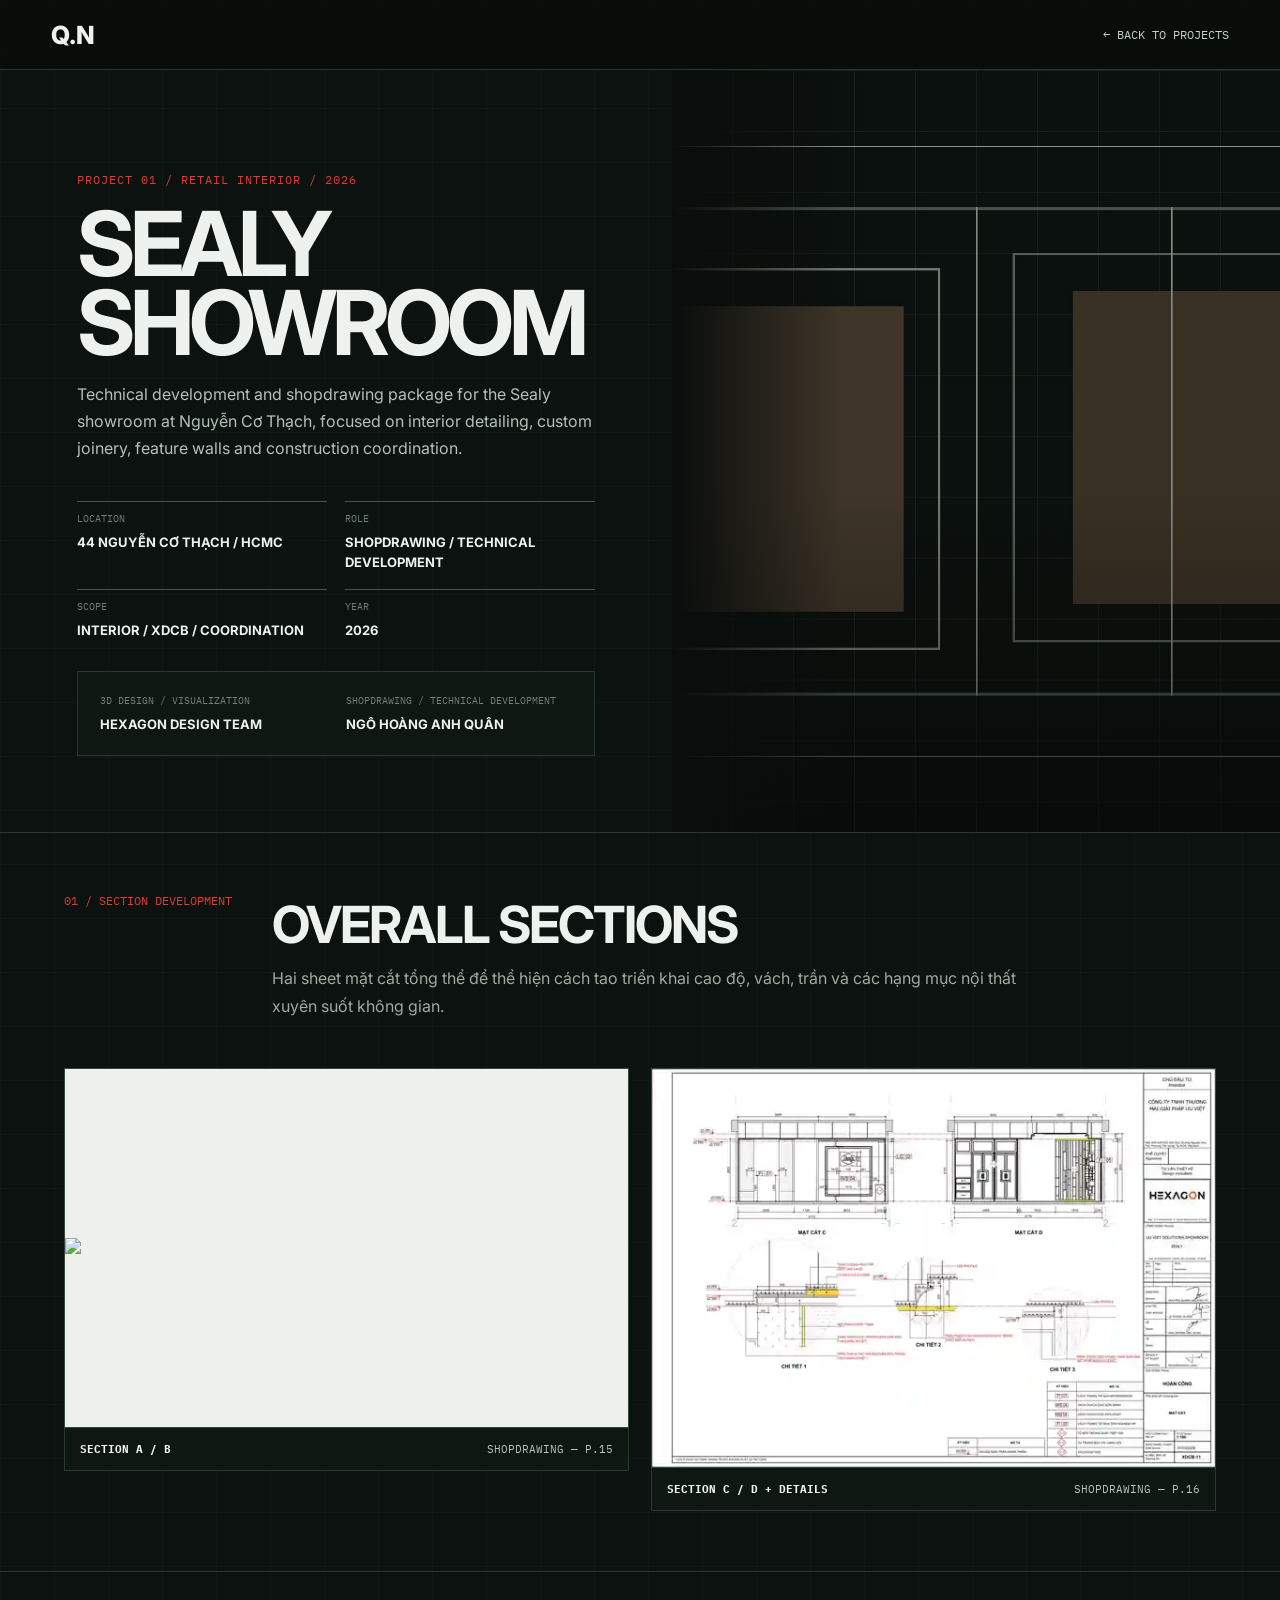
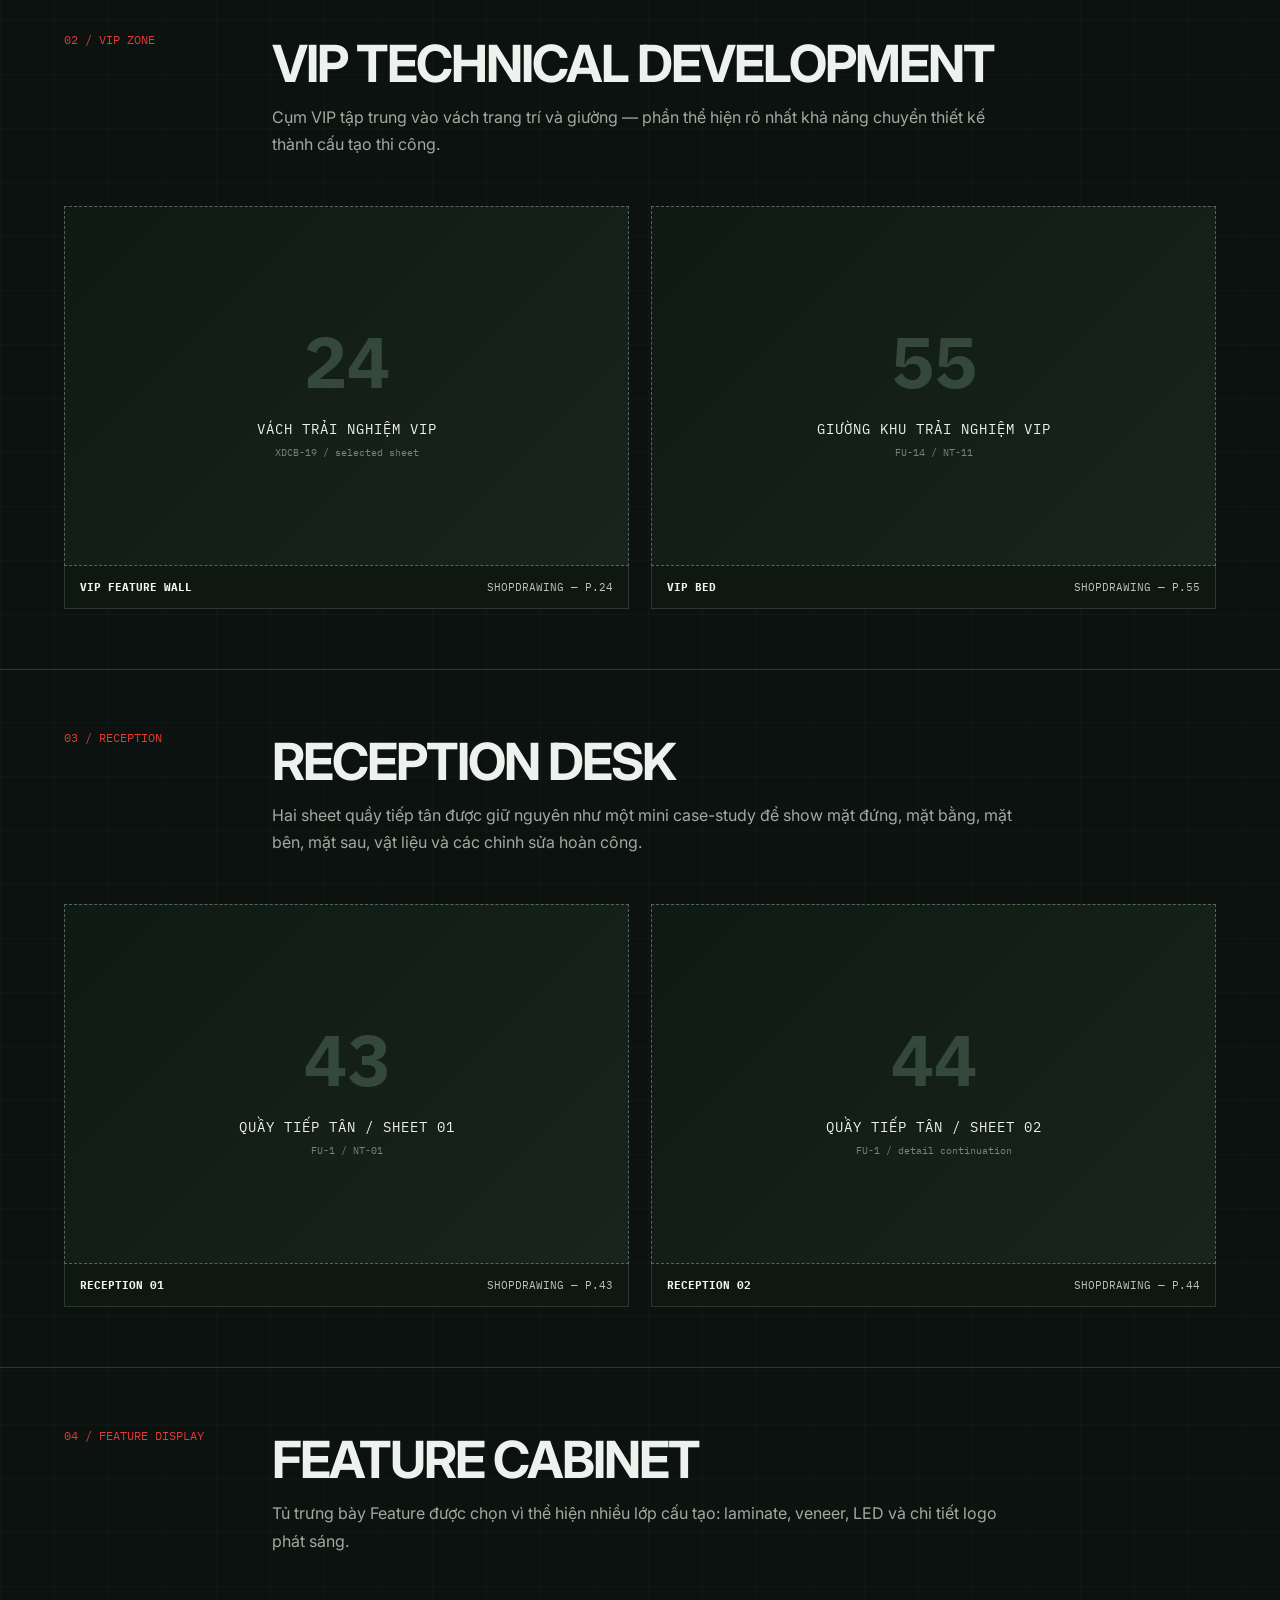
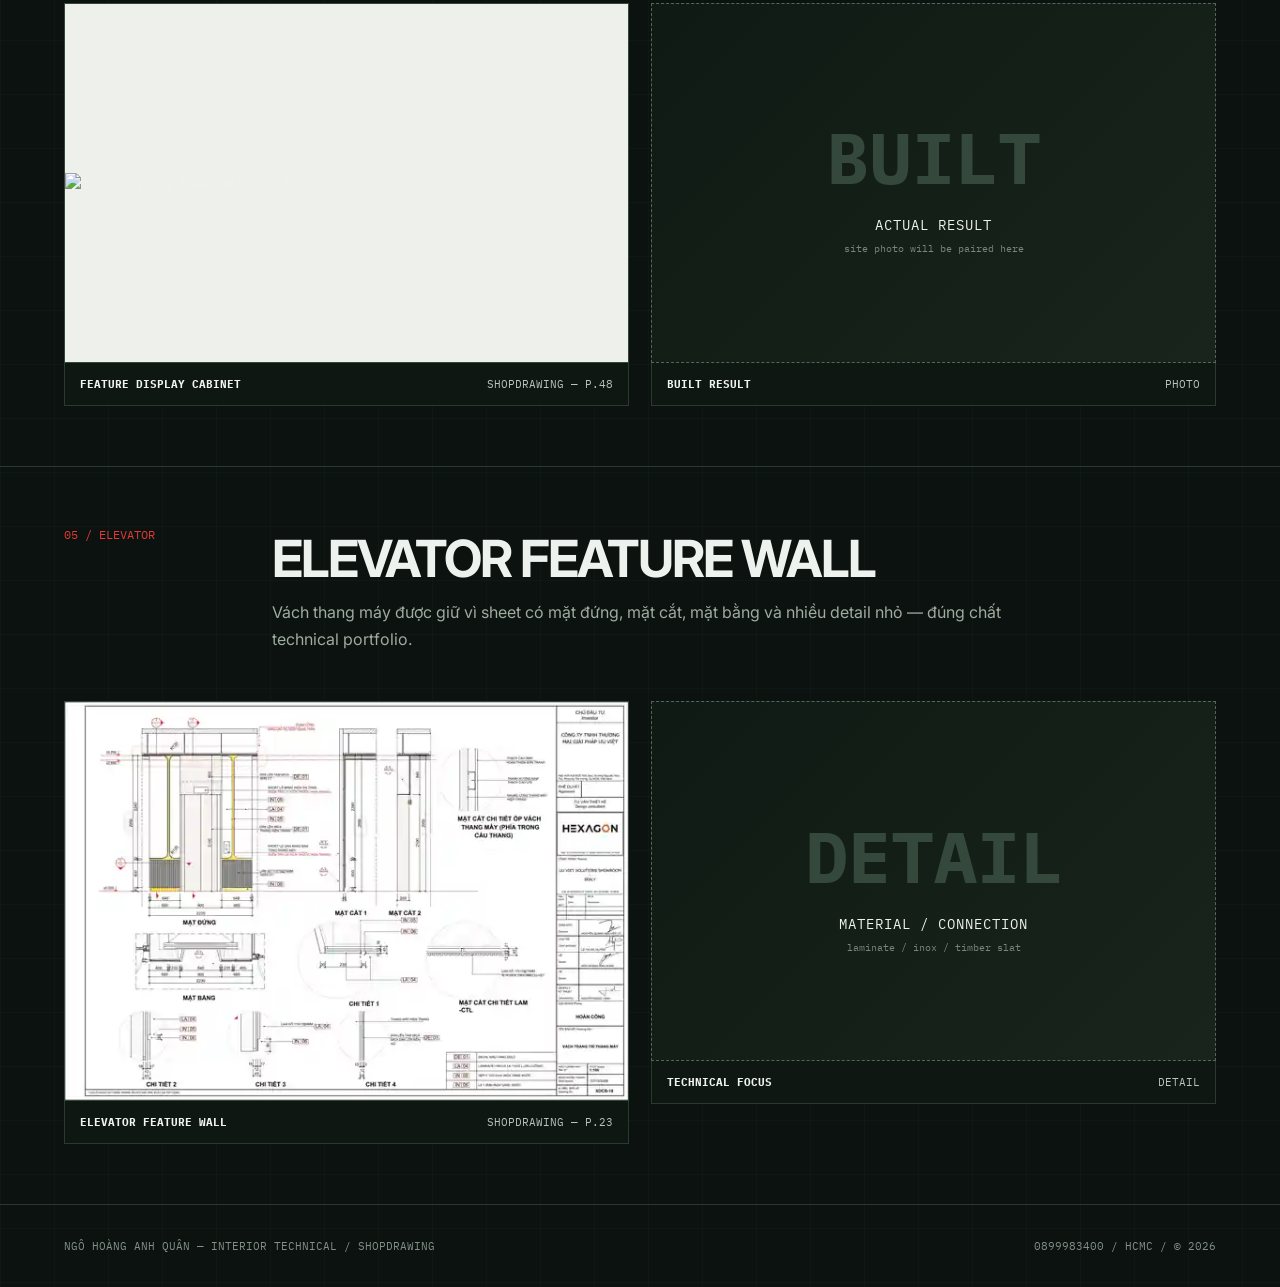
==== sealy.html @ cf6b49dc "Add Sealy Showroom project page" ====
<!doctype html>
<html lang="vi">
<head>
<meta charset="utf-8"><meta name="viewport" content="width=device-width,initial-scale=1">
<title>Sealy Showroom — Quân Ngô</title>
<link rel="preconnect" href="https://fonts.googleapis.com"><link rel="preconnect" href="https://fonts.gstatic.com" crossorigin>
<link href="https://fonts.googleapis.com/css2?family=IBM+Plex+Mono:wght@400;500;600&family=Inter:wght@400;500;600;700;800&display=swap" rel="stylesheet">
<style>
:root{--bg:#0b120f;--panel:#101a14;--panel2:#151f19;--text:#eef2ee;--muted:#95a199;--line:#28392f;--red:#e43a35;--green:#78917c}*{box-sizing:border-box}html{scroll-behavior:smooth}body{margin:0;background:var(--bg);color:var(--text);font-family:Inter,system-ui,sans-serif;background-image:linear-gradient(rgba(90,120,96,.055) 1px,transparent 1px),linear-gradient(90deg,rgba(90,120,96,.055) 1px,transparent 1px);background-size:54px 54px}a{color:inherit;text-decoration:none}.mono{font-family:'IBM Plex Mono',monospace}.top{height:70px;padding:0 4vw;display:flex;align-items:center;justify-content:space-between;border-bottom:1px solid var(--line);position:sticky;top:0;background:rgba(8,14,11,.9);backdrop-filter:blur(12px);z-index:10}.brand{font-weight:800;font-size:25px}.back{font:12px 'IBM Plex Mono';color:#c7d0ca}.back:hover{color:var(--red)}.hero{min-height:62vh;display:grid;grid-template-columns:1.05fr .95fr;border-bottom:1px solid var(--line)}.hero-copy{padding:8vw 6vw 6vw}.kicker{font:12px 'IBM Plex Mono';color:var(--red);letter-spacing:1px}.hero h1{font-size:clamp(54px,7vw,110px);line-height:.88;letter-spacing:-5px;margin:18px 0}.lead{max-width:650px;color:#b5c0b8;line-height:1.7}.meta{margin-top:38px;display:grid;grid-template-columns:repeat(2,minmax(0,1fr));gap:18px;max-width:700px}.meta div{border-top:1px solid #43564a;padding-top:10px}.meta small{display:block;font:10px 'IBM Plex Mono';color:#708078;margin-bottom:6px}.meta strong{font-size:13px}.hero-img{min-height:430px;background:url('assets/project-01.jpg') center/cover no-repeat;position:relative;filter:saturate(.7) brightness(.72)}.hero-img:after{content:'';position:absolute;inset:0;background:linear-gradient(90deg,var(--bg),transparent 28%),linear-gradient(0deg,rgba(5,9,7,.55),transparent 45%)}.section{padding:60px 5vw;border-bottom:1px solid var(--line)}.section-head{display:grid;grid-template-columns:180px 1fr;gap:28px;margin-bottom:32px}.section-no{font:12px 'IBM Plex Mono';color:var(--red)}.section h2{margin:0;font-size:clamp(28px,4vw,52px);letter-spacing:-2px}.section-intro{max-width:750px;color:#9fab9f;line-height:1.7;margin-top:10px}.grid2{display:grid;grid-template-columns:1fr 1fr;gap:22px}.sheet{background:#eef0ec;border:1px solid #35483c;position:relative;overflow:hidden;min-height:360px;display:flex;align-items:center;justify-content:center}.sheet img{width:100%;height:auto;display:block;cursor:zoom-in}.caption{background:#0e1712;border:1px solid #293a31;border-top:0;padding:14px 15px;display:flex;justify-content:space-between;gap:20px;font:11px 'IBM Plex Mono';color:#b9c4bd}.caption b{color:#f0f3ef}.card{min-width:0}.placeholder{min-height:360px;background:linear-gradient(135deg,#101a14,#18241c);border:1px dashed #52665a;display:flex;flex-direction:column;align-items:center;justify-content:center;text-align:center;padding:30px}.placeholder .pg{font:700 72px 'IBM Plex Mono';color:#34483b}.placeholder strong{font:14px 'IBM Plex Mono';letter-spacing:1px;margin-top:12px}.placeholder span{font:10px 'IBM Plex Mono';color:#77857b;margin-top:8px}.credit{display:grid;grid-template-columns:1fr 1fr;gap:20px;margin-top:32px;padding:22px;border:1px solid var(--line);background:#0e1712}.credit small{display:block;font:10px 'IBM Plex Mono';color:#718078;margin-bottom:6px}.credit strong{font-size:13px}.footer{padding:34px 5vw;display:flex;justify-content:space-between;gap:20px;font:11px 'IBM Plex Mono';color:#839087}.zoom{position:fixed;inset:0;background:rgba(0,0,0,.92);z-index:99;display:none;align-items:center;justify-content:center;padding:3vw}.zoom.open{display:flex}.zoom img{max-width:95vw;max-height:94vh;object-fit:contain;background:white}.zoom button{position:absolute;right:24px;top:20px;border:1px solid #67756c;background:#0c120f;color:white;padding:10px 14px;cursor:pointer}@media(max-width:800px){.hero{grid-template-columns:1fr}.hero-img{min-height:48vh;order:-1}.hero-copy{padding:55px 6vw}.hero h1{letter-spacing:-3px}.meta{grid-template-columns:1fr}.section{padding:42px 5vw}.section-head{grid-template-columns:1fr;gap:8px}.grid2{grid-template-columns:1fr}.credit{grid-template-columns:1fr}.sheet,.placeholder{min-height:260px}.footer{flex-direction:column}}
</style>
</head>
<body>
<header class="top"><a class="brand" href="index.html">Q.N</a><a class="back" href="index.html#projects">← BACK TO PROJECTS</a></header>
<section class="hero">
<div class="hero-copy"><div class="kicker">PROJECT 01 / RETAIL INTERIOR / 2026</div><h1>SEALY<br>SHOWROOM</h1><p class="lead">Technical development and shopdrawing package for the Sealy showroom at Nguyễn Cơ Thạch, focused on interior detailing, custom joinery, feature walls and construction coordination.</p><div class="meta"><div><small>LOCATION</small><strong>44 NGUYỄN CƠ THẠCH / HCMC</strong></div><div><small>ROLE</small><strong>SHOPDRAWING / TECHNICAL DEVELOPMENT</strong></div><div><small>SCOPE</small><strong>INTERIOR / XDCB / COORDINATION</strong></div><div><small>YEAR</small><strong>2026</strong></div></div><div class="credit"><div><small>3D DESIGN / VISUALIZATION</small><strong>HEXAGON DESIGN TEAM</strong></div><div><small>SHOPDRAWING / TECHNICAL DEVELOPMENT</small><strong>NGÔ HOÀNG ANH QUÂN</strong></div></div></div>
<div class="hero-img" aria-label="Sealy showroom project cover"></div>
</section>
<section class="section"><div class="section-head"><div class="section-no">01 / SECTION DEVELOPMENT</div><div><h2>OVERALL SECTIONS</h2><p class="section-intro">Hai sheet mặt cắt tổng thể để thể hiện cách tao triển khai cao độ, vách, trần và các hạng mục nội thất xuyên suốt không gian.</p></div></div><div class="grid2">
<div class="card"><div class="sheet"><img data-asset="sectionA" alt="Mặt cắt tổng thể trang 15"></div><div class="caption"><b>SECTION A / B</b><span>SHOPDRAWING — P.15</span></div></div>
<div class="card"><div class="sheet"><img data-asset="sectionB" alt="Mặt cắt tổng thể trang 16"></div><div class="caption"><b>SECTION C / D + DETAILS</b><span>SHOPDRAWING — P.16</span></div></div>
</div></section>
<section class="section"><div class="section-head"><div class="section-no">02 / VIP ZONE</div><div><h2>VIP TECHNICAL DEVELOPMENT</h2><p class="section-intro">Cụm VIP tập trung vào vách trang trí và giường — phần thể hiện rõ nhất khả năng chuyển thiết kế thành cấu tạo thi công.</p></div></div><div class="grid2">
<div class="card"><div class="placeholder"><div class="pg">24</div><strong>VÁCH TRẢI NGHIỆM VIP</strong><span>XDCB-19 / selected sheet</span></div><div class="caption"><b>VIP FEATURE WALL</b><span>SHOPDRAWING — P.24</span></div></div>
<div class="card"><div class="placeholder"><div class="pg">55</div><strong>GIƯỜNG KHU TRẢI NGHIỆM VIP</strong><span>FU-14 / NT-11</span></div><div class="caption"><b>VIP BED</b><span>SHOPDRAWING — P.55</span></div></div>
</div></section>
<section class="section"><div class="section-head"><div class="section-no">03 / RECEPTION</div><div><h2>RECEPTION DESK</h2><p class="section-intro">Hai sheet quầy tiếp tân được giữ nguyên như một mini case-study để show mặt đứng, mặt bằng, mặt bên, mặt sau, vật liệu và các chỉnh sửa hoàn công.</p></div></div><div class="grid2">
<div class="card"><div class="placeholder"><div class="pg">43</div><strong>QUẦY TIẾP TÂN / SHEET 01</strong><span>FU-1 / NT-01</span></div><div class="caption"><b>RECEPTION 01</b><span>SHOPDRAWING — P.43</span></div></div>
<div class="card"><div class="placeholder"><div class="pg">44</div><strong>QUẦY TIẾP TÂN / SHEET 02</strong><span>FU-1 / detail continuation</span></div><div class="caption"><b>RECEPTION 02</b><span>SHOPDRAWING — P.44</span></div></div>
</div></section>
<section class="section"><div class="section-head"><div class="section-no">04 / FEATURE DISPLAY</div><div><h2>FEATURE CABINET</h2><p class="section-intro">Tủ trưng bày Feature được chọn vì thể hiện nhiều lớp cấu tạo: laminate, veneer, LED và chi tiết logo phát sáng.</p></div></div><div class="grid2">
<div class="card"><div class="sheet"><img data-asset="featureDrawing" alt="Tủ trưng bày Feature trang 48"></div><div class="caption"><b>FEATURE DISPLAY CABINET</b><span>SHOPDRAWING — P.48</span></div></div>
<div class="card"><div class="placeholder"><div class="pg">BUILT</div><strong>ACTUAL RESULT</strong><span>site photo will be paired here</span></div><div class="caption"><b>BUILT RESULT</b><span>PHOTO</span></div></div>
</div></section>
<section class="section"><div class="section-head"><div class="section-no">05 / ELEVATOR</div><div><h2>ELEVATOR FEATURE WALL</h2><p class="section-intro">Vách thang máy được giữ vì sheet có mặt đứng, mặt cắt, mặt bằng và nhiều detail nhỏ — đúng chất technical portfolio.</p></div></div><div class="grid2">
<div class="card"><div class="sheet"><img data-asset="elevator" alt="Vách thang máy trang 23"></div><div class="caption"><b>ELEVATOR FEATURE WALL</b><span>SHOPDRAWING — P.23</span></div></div>
<div class="card"><div class="placeholder"><div class="pg">DETAIL</div><strong>MATERIAL / CONNECTION</strong><span>laminate / inox / timber slat</span></div><div class="caption"><b>TECHNICAL FOCUS</b><span>DETAIL</span></div></div>
</div></section>
<footer class="footer"><span>NGÔ HOÀNG ANH QUÂN — INTERIOR TECHNICAL / SHOPDRAWING</span><span>0899983400 / HCMC / © 2026</span></footer>
<div class="zoom" id="zoom"><button>CLOSE ×</button><img alt="Zoom drawing"></div>
<script src="assets/sealy/sealy-pack-2.js"></script><script src="assets/sealy/sectionB.js"></script><script src="assets/sealy/sealy-pack-4.js"></script><script src="assets/sealy/elevator.js"></script>
<script>
window.addEventListener('DOMContentLoaded',()=>{document.querySelectorAll('img[data-asset]').forEach(img=>{const s=window.SEALY_ASSETS&&window.SEALY_ASSETS[img.dataset.asset];if(s)img.src=s;img.addEventListener('click',()=>{if(!img.src)return;const z=document.getElementById('zoom');z.querySelector('img').src=img.src;z.classList.add('open')})});const z=document.getElementById('zoom');z.addEventListener('click',e=>{if(e.target===z||e.target.tagName==='BUTTON')z.classList.remove('open')})});
</script>
</body></html>
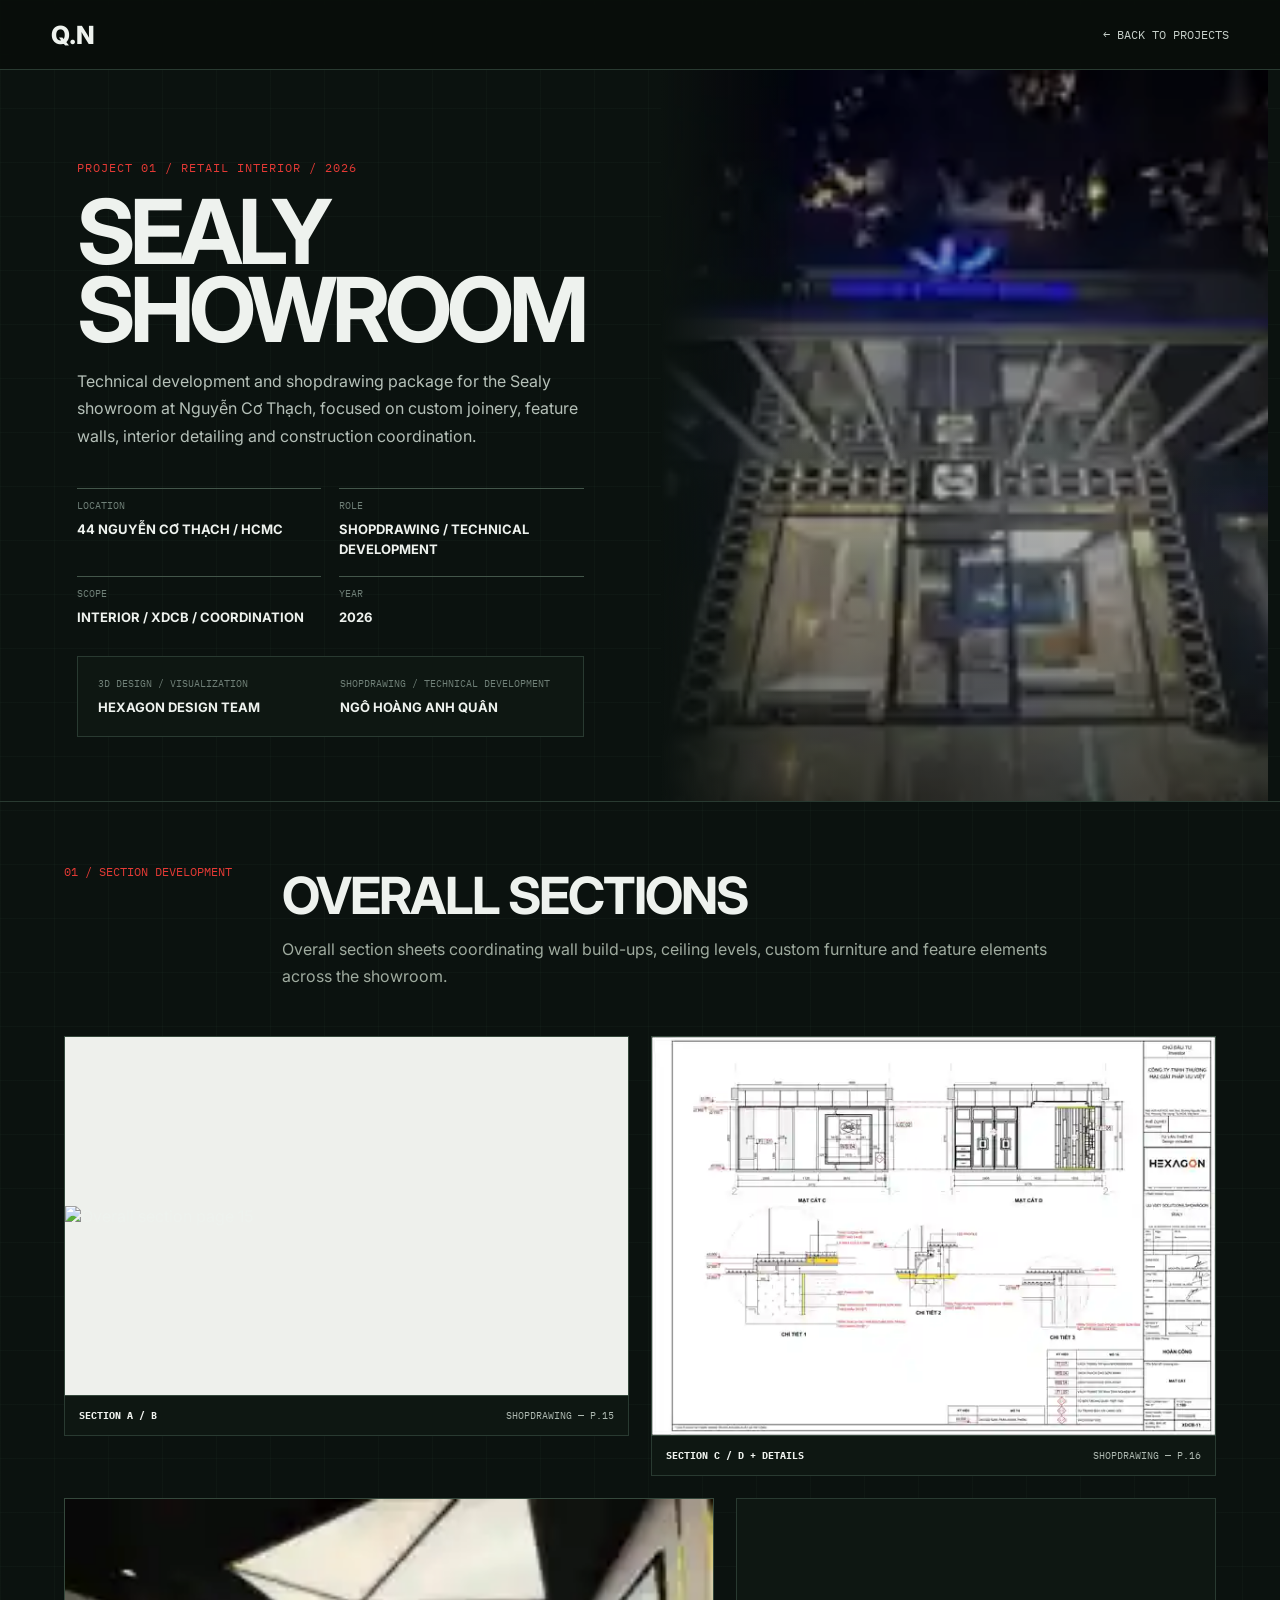
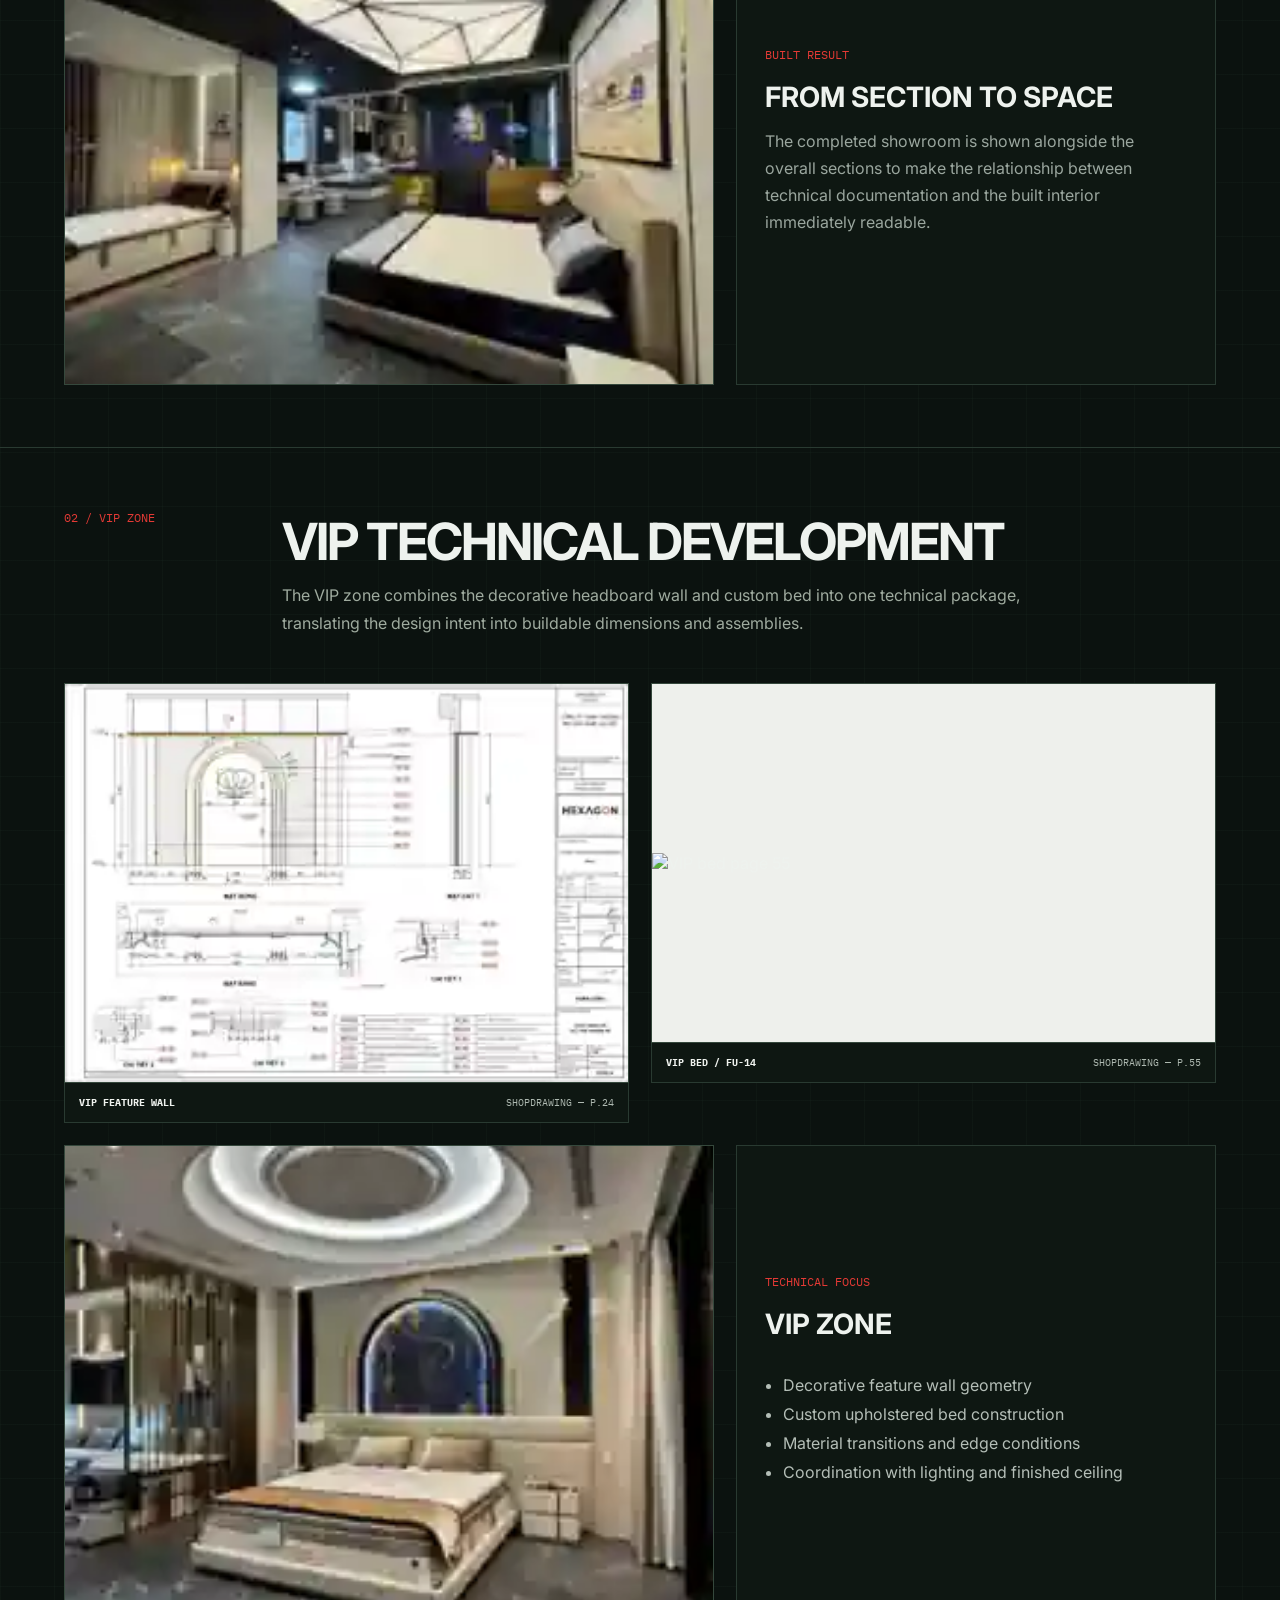
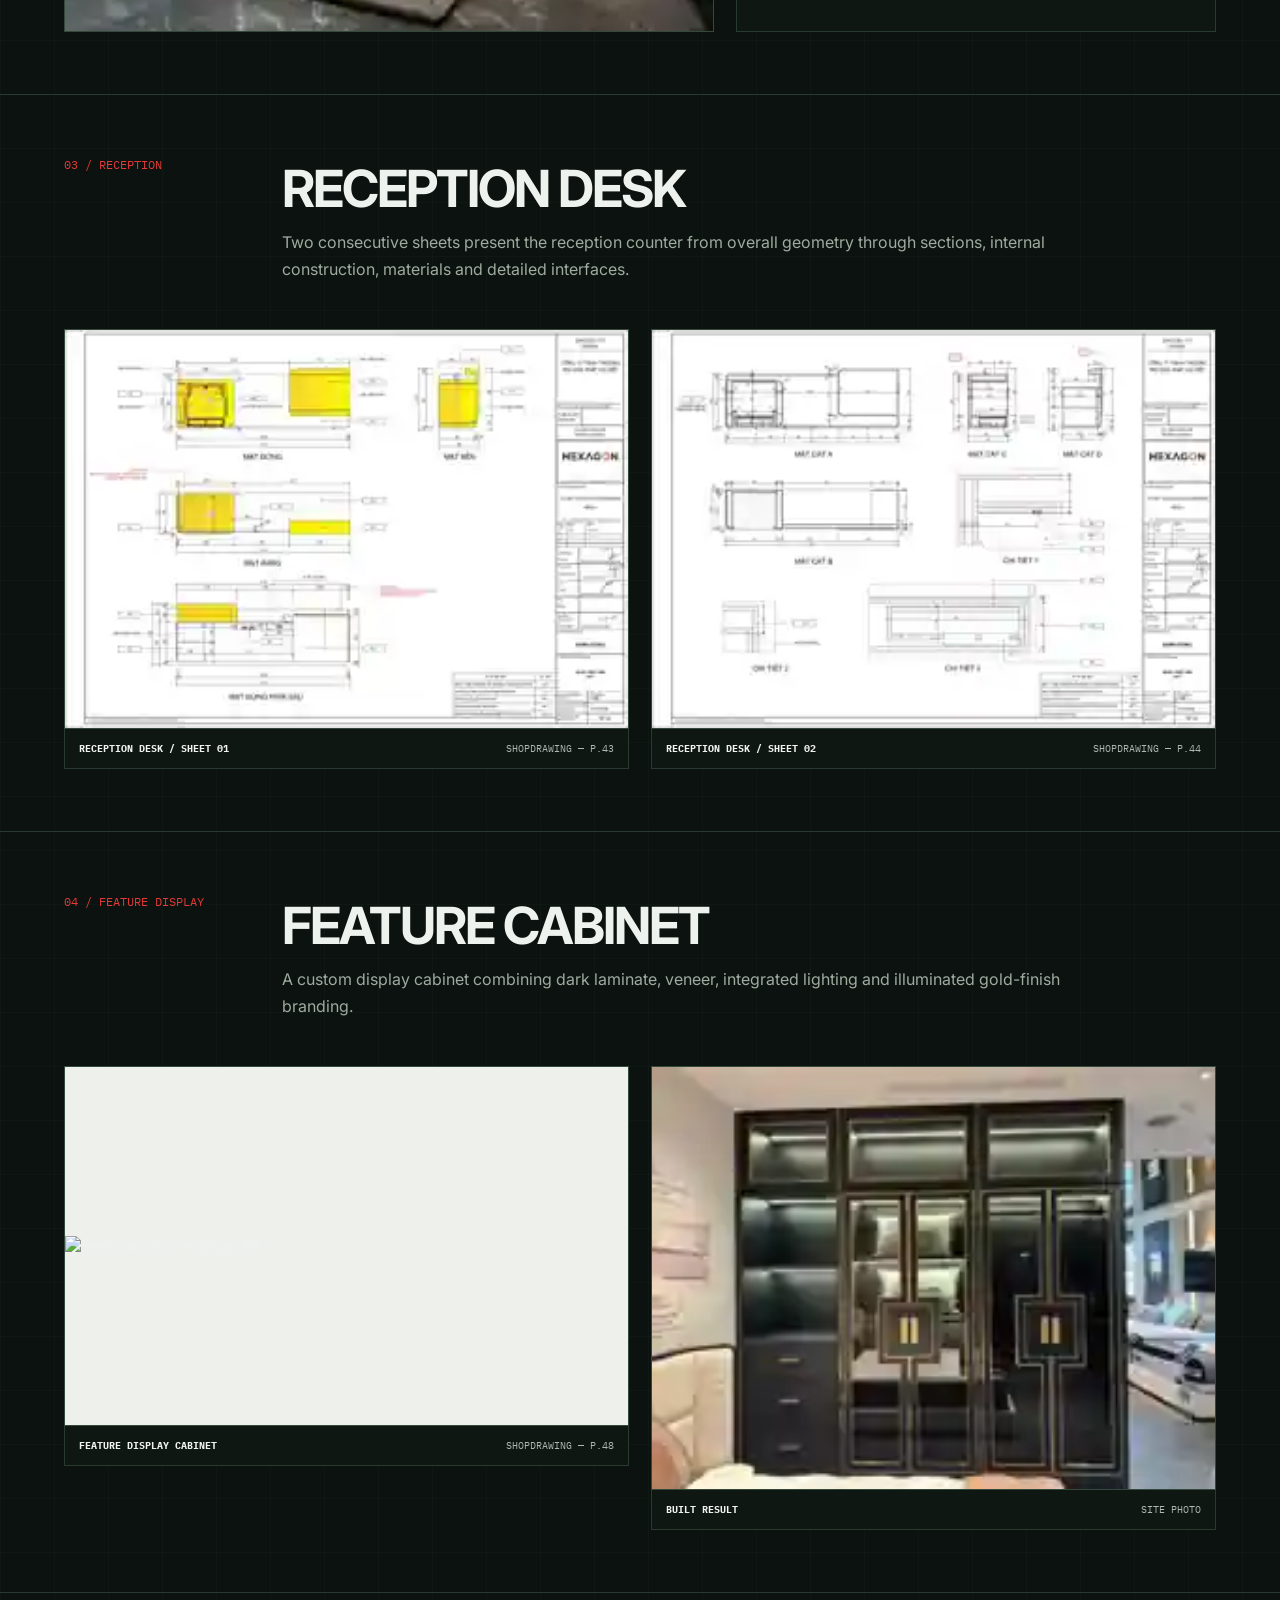
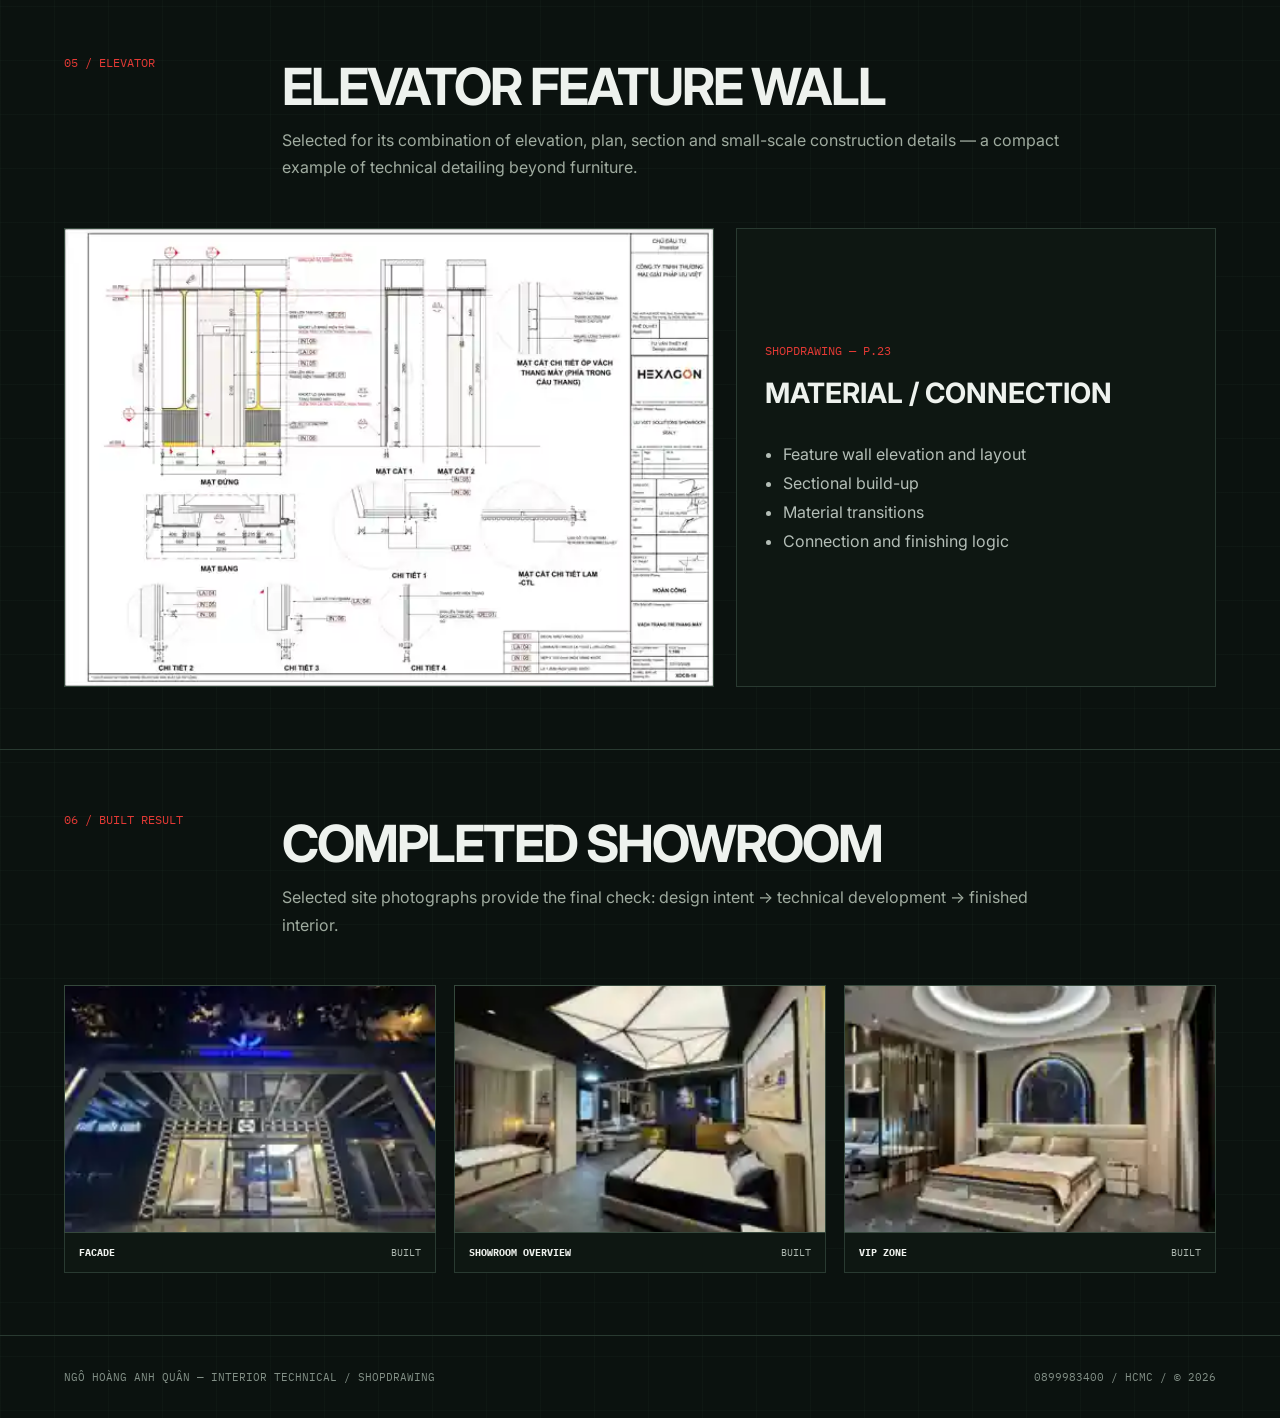
==== commit dd828122: "Complete Sealy case study with selected drawings and built photos" ====
--- a/sealy.html
+++ b/sealy.html
@@ -6,39 +6,47 @@
 <link rel="preconnect" href="https://fonts.googleapis.com"><link rel="preconnect" href="https://fonts.gstatic.com" crossorigin>
 <link href="https://fonts.googleapis.com/css2?family=IBM+Plex+Mono:wght@400;500;600&family=Inter:wght@400;500;600;700;800&display=swap" rel="stylesheet">
 <style>
-:root{--bg:#0b120f;--panel:#101a14;--panel2:#151f19;--text:#eef2ee;--muted:#95a199;--line:#28392f;--red:#e43a35;--green:#78917c}*{box-sizing:border-box}html{scroll-behavior:smooth}body{margin:0;background:var(--bg);color:var(--text);font-family:Inter,system-ui,sans-serif;background-image:linear-gradient(rgba(90,120,96,.055) 1px,transparent 1px),linear-gradient(90deg,rgba(90,120,96,.055) 1px,transparent 1px);background-size:54px 54px}a{color:inherit;text-decoration:none}.mono{font-family:'IBM Plex Mono',monospace}.top{height:70px;padding:0 4vw;display:flex;align-items:center;justify-content:space-between;border-bottom:1px solid var(--line);position:sticky;top:0;background:rgba(8,14,11,.9);backdrop-filter:blur(12px);z-index:10}.brand{font-weight:800;font-size:25px}.back{font:12px 'IBM Plex Mono';color:#c7d0ca}.back:hover{color:var(--red)}.hero{min-height:62vh;display:grid;grid-template-columns:1.05fr .95fr;border-bottom:1px solid var(--line)}.hero-copy{padding:8vw 6vw 6vw}.kicker{font:12px 'IBM Plex Mono';color:var(--red);letter-spacing:1px}.hero h1{font-size:clamp(54px,7vw,110px);line-height:.88;letter-spacing:-5px;margin:18px 0}.lead{max-width:650px;color:#b5c0b8;line-height:1.7}.meta{margin-top:38px;display:grid;grid-template-columns:repeat(2,minmax(0,1fr));gap:18px;max-width:700px}.meta div{border-top:1px solid #43564a;padding-top:10px}.meta small{display:block;font:10px 'IBM Plex Mono';color:#708078;margin-bottom:6px}.meta strong{font-size:13px}.hero-img{min-height:430px;background:url('assets/project-01.jpg') center/cover no-repeat;position:relative;filter:saturate(.7) brightness(.72)}.hero-img:after{content:'';position:absolute;inset:0;background:linear-gradient(90deg,var(--bg),transparent 28%),linear-gradient(0deg,rgba(5,9,7,.55),transparent 45%)}.section{padding:60px 5vw;border-bottom:1px solid var(--line)}.section-head{display:grid;grid-template-columns:180px 1fr;gap:28px;margin-bottom:32px}.section-no{font:12px 'IBM Plex Mono';color:var(--red)}.section h2{margin:0;font-size:clamp(28px,4vw,52px);letter-spacing:-2px}.section-intro{max-width:750px;color:#9fab9f;line-height:1.7;margin-top:10px}.grid2{display:grid;grid-template-columns:1fr 1fr;gap:22px}.sheet{background:#eef0ec;border:1px solid #35483c;position:relative;overflow:hidden;min-height:360px;display:flex;align-items:center;justify-content:center}.sheet img{width:100%;height:auto;display:block;cursor:zoom-in}.caption{background:#0e1712;border:1px solid #293a31;border-top:0;padding:14px 15px;display:flex;justify-content:space-between;gap:20px;font:11px 'IBM Plex Mono';color:#b9c4bd}.caption b{color:#f0f3ef}.card{min-width:0}.placeholder{min-height:360px;background:linear-gradient(135deg,#101a14,#18241c);border:1px dashed #52665a;display:flex;flex-direction:column;align-items:center;justify-content:center;text-align:center;padding:30px}.placeholder .pg{font:700 72px 'IBM Plex Mono';color:#34483b}.placeholder strong{font:14px 'IBM Plex Mono';letter-spacing:1px;margin-top:12px}.placeholder span{font:10px 'IBM Plex Mono';color:#77857b;margin-top:8px}.credit{display:grid;grid-template-columns:1fr 1fr;gap:20px;margin-top:32px;padding:22px;border:1px solid var(--line);background:#0e1712}.credit small{display:block;font:10px 'IBM Plex Mono';color:#718078;margin-bottom:6px}.credit strong{font-size:13px}.footer{padding:34px 5vw;display:flex;justify-content:space-between;gap:20px;font:11px 'IBM Plex Mono';color:#839087}.zoom{position:fixed;inset:0;background:rgba(0,0,0,.92);z-index:99;display:none;align-items:center;justify-content:center;padding:3vw}.zoom.open{display:flex}.zoom img{max-width:95vw;max-height:94vh;object-fit:contain;background:white}.zoom button{position:absolute;right:24px;top:20px;border:1px solid #67756c;background:#0c120f;color:white;padding:10px 14px;cursor:pointer}@media(max-width:800px){.hero{grid-template-columns:1fr}.hero-img{min-height:48vh;order:-1}.hero-copy{padding:55px 6vw}.hero h1{letter-spacing:-3px}.meta{grid-template-columns:1fr}.section{padding:42px 5vw}.section-head{grid-template-columns:1fr;gap:8px}.grid2{grid-template-columns:1fr}.credit{grid-template-columns:1fr}.sheet,.placeholder{min-height:260px}.footer{flex-direction:column}}
+:root{--bg:#0b120f;--panel:#101a14;--text:#eef2ee;--muted:#97a39b;--line:#293a31;--red:#e43a35}*{box-sizing:border-box}html{scroll-behavior:smooth}body{margin:0;background:var(--bg);color:var(--text);font-family:Inter,system-ui,sans-serif;background-image:linear-gradient(rgba(90,120,96,.055) 1px,transparent 1px),linear-gradient(90deg,rgba(90,120,96,.055) 1px,transparent 1px);background-size:54px 54px}a{color:inherit;text-decoration:none}.mono{font-family:'IBM Plex Mono',monospace}.top{height:70px;padding:0 4vw;display:flex;align-items:center;justify-content:space-between;border-bottom:1px solid var(--line);position:sticky;top:0;background:rgba(8,14,11,.9);backdrop-filter:blur(12px);z-index:20}.brand{font-weight:800;font-size:25px}.back{font:12px 'IBM Plex Mono';color:#c7d0ca}.back:hover{color:var(--red)}.hero{min-height:72vh;display:grid;grid-template-columns:1.02fr .98fr;border-bottom:1px solid var(--line)}.hero-copy{padding:7vw 6vw 5vw}.kicker{font:12px 'IBM Plex Mono';color:var(--red);letter-spacing:1px}.hero h1{font-size:clamp(54px,7vw,110px);line-height:.88;letter-spacing:-5px;margin:18px 0}.lead{max-width:670px;color:#b5c0b8;line-height:1.7}.meta{margin-top:38px;display:grid;grid-template-columns:repeat(2,minmax(0,1fr));gap:18px;max-width:720px}.meta div{border-top:1px solid #43564a;padding-top:10px}.meta small,.credit small{display:block;font:10px 'IBM Plex Mono';color:#708078;margin-bottom:6px}.meta strong,.credit strong{font-size:13px}.hero-img{min-height:480px;position:relative;overflow:hidden;background:#101711}.hero-img img{width:100%;height:100%;object-fit:cover;position:absolute;inset:0;filter:saturate(.82) brightness(.78)}.hero-img:after{content:'';position:absolute;inset:0;background:linear-gradient(90deg,var(--bg),transparent 22%),linear-gradient(0deg,rgba(5,9,7,.48),transparent 50%)}.credit{display:grid;grid-template-columns:1fr 1fr;gap:20px;margin-top:30px;padding:20px;border:1px solid var(--line);background:#0e1712}.section{padding:62px 5vw;border-bottom:1px solid var(--line)}.section-head{display:grid;grid-template-columns:190px 1fr;gap:28px;margin-bottom:30px}.section-no{font:12px 'IBM Plex Mono';color:var(--red)}.section h2{margin:0;font-size:clamp(30px,4vw,54px);letter-spacing:-2px}.section-intro{max-width:780px;color:#9fab9f;line-height:1.7;margin-top:10px}.grid2{display:grid;grid-template-columns:1fr 1fr;gap:22px}.grid3{display:grid;grid-template-columns:repeat(3,1fr);gap:18px}.card{min-width:0}.sheet,.photo{background:#eef0ec;border:1px solid #35483c;overflow:hidden;display:flex;align-items:center;justify-content:center}.sheet{min-height:360px}.photo{aspect-ratio:4/3;background:#131c17}.sheet img{width:100%;height:auto;display:block;cursor:zoom-in}.photo img{width:100%;height:100%;object-fit:cover;display:block;cursor:zoom-in}.caption{background:#0e1712;border:1px solid #293a31;border-top:0;padding:13px 14px;display:flex;justify-content:space-between;gap:15px;font:10px 'IBM Plex Mono';color:#aeb9b1}.caption b{color:#f0f3ef}.built-strip{display:grid;grid-template-columns:1.15fr .85fr;gap:22px;margin-top:22px}.focus{border:1px solid var(--line);background:#0e1712;padding:28px;display:flex;flex-direction:column;justify-content:center}.focus .index{font:12px 'IBM Plex Mono';color:var(--red);margin-bottom:18px}.focus h3{font-size:28px;margin:0 0 14px}.focus p{color:#9aa69e;line-height:1.7;margin:0}.focus ul{padding-left:18px;color:#b4beb7;line-height:1.8}.gallery .photo{aspect-ratio:3/2}.footer{padding:34px 5vw;display:flex;justify-content:space-between;gap:20px;font:11px 'IBM Plex Mono';color:#839087}.zoom{position:fixed;inset:0;background:rgba(0,0,0,.94);z-index:99;display:none;align-items:center;justify-content:center;padding:3vw}.zoom.open{display:flex}.zoom img{max-width:95vw;max-height:94vh;object-fit:contain;background:white}.zoom button{position:absolute;right:24px;top:20px;border:1px solid #67756c;background:#0c120f;color:white;padding:10px 14px;cursor:pointer}@media(max-width:820px){.hero{grid-template-columns:1fr}.hero-img{min-height:48vh;order:-1}.hero-copy{padding:50px 6vw}.hero h1{letter-spacing:-3px}.meta,.credit{grid-template-columns:1fr}.section{padding:44px 5vw}.section-head{grid-template-columns:1fr;gap:8px}.grid2,.grid3,.built-strip{grid-template-columns:1fr}.sheet{min-height:260px}.footer{flex-direction:column}}
 </style>
 </head>
 <body>
 <header class="top"><a class="brand" href="index.html">Q.N</a><a class="back" href="index.html#projects">← BACK TO PROJECTS</a></header>
+
 <section class="hero">
-<div class="hero-copy"><div class="kicker">PROJECT 01 / RETAIL INTERIOR / 2026</div><h1>SEALY<br>SHOWROOM</h1><p class="lead">Technical development and shopdrawing package for the Sealy showroom at Nguyễn Cơ Thạch, focused on interior detailing, custom joinery, feature walls and construction coordination.</p><div class="meta"><div><small>LOCATION</small><strong>44 NGUYỄN CƠ THẠCH / HCMC</strong></div><div><small>ROLE</small><strong>SHOPDRAWING / TECHNICAL DEVELOPMENT</strong></div><div><small>SCOPE</small><strong>INTERIOR / XDCB / COORDINATION</strong></div><div><small>YEAR</small><strong>2026</strong></div></div><div class="credit"><div><small>3D DESIGN / VISUALIZATION</small><strong>HEXAGON DESIGN TEAM</strong></div><div><small>SHOPDRAWING / TECHNICAL DEVELOPMENT</small><strong>NGÔ HOÀNG ANH QUÂN</strong></div></div></div>
-<div class="hero-img" aria-label="Sealy showroom project cover"></div>
+<div class="hero-copy"><div class="kicker">PROJECT 01 / RETAIL INTERIOR / 2026</div><h1>SEALY<br>SHOWROOM</h1><p class="lead">Technical development and shopdrawing package for the Sealy showroom at Nguyễn Cơ Thạch, focused on custom joinery, feature walls, interior detailing and construction coordination.</p><div class="meta"><div><small>LOCATION</small><strong>44 NGUYỄN CƠ THẠCH / HCMC</strong></div><div><small>ROLE</small><strong>SHOPDRAWING / TECHNICAL DEVELOPMENT</strong></div><div><small>SCOPE</small><strong>INTERIOR / XDCB / COORDINATION</strong></div><div><small>YEAR</small><strong>2026</strong></div></div><div class="credit"><div><small>3D DESIGN / VISUALIZATION</small><strong>HEXAGON DESIGN TEAM</strong></div><div><small>SHOPDRAWING / TECHNICAL DEVELOPMENT</small><strong>NGÔ HOÀNG ANH QUÂN</strong></div></div></div>
+<div class="hero-img"><img data-asset="siteFacade" alt="Sealy showroom built facade"></div>
 </section>
-<section class="section"><div class="section-head"><div class="section-no">01 / SECTION DEVELOPMENT</div><div><h2>OVERALL SECTIONS</h2><p class="section-intro">Hai sheet mặt cắt tổng thể để thể hiện cách tao triển khai cao độ, vách, trần và các hạng mục nội thất xuyên suốt không gian.</p></div></div><div class="grid2">
-<div class="card"><div class="sheet"><img data-asset="sectionA" alt="Mặt cắt tổng thể trang 15"></div><div class="caption"><b>SECTION A / B</b><span>SHOPDRAWING — P.15</span></div></div>
-<div class="card"><div class="sheet"><img data-asset="sectionB" alt="Mặt cắt tổng thể trang 16"></div><div class="caption"><b>SECTION C / D + DETAILS</b><span>SHOPDRAWING — P.16</span></div></div>
+
+<section class="section"><div class="section-head"><div class="section-no">01 / SECTION DEVELOPMENT</div><div><h2>OVERALL SECTIONS</h2><p class="section-intro">Overall section sheets coordinating wall build-ups, ceiling levels, custom furniture and feature elements across the showroom.</p></div></div><div class="grid2">
+<div class="card"><div class="sheet"><img data-asset="sectionA" alt="Overall section page 15"></div><div class="caption"><b>SECTION A / B</b><span>SHOPDRAWING — P.15</span></div></div>
+<div class="card"><div class="sheet"><img data-asset="sectionB" alt="Overall section page 16"></div><div class="caption"><b>SECTION C / D + DETAILS</b><span>SHOPDRAWING — P.16</span></div></div>
+</div><div class="built-strip"><div class="photo"><img data-asset="siteOverall" alt="Built showroom overview"></div><div class="focus"><div class="index">BUILT RESULT</div><h3>FROM SECTION TO SPACE</h3><p>The completed showroom is shown alongside the overall sections to make the relationship between technical documentation and the built interior immediately readable.</p></div></div></section>
+
+<section class="section"><div class="section-head"><div class="section-no">02 / VIP ZONE</div><div><h2>VIP TECHNICAL DEVELOPMENT</h2><p class="section-intro">The VIP zone combines the decorative headboard wall and custom bed into one technical package, translating the design intent into buildable dimensions and assemblies.</p></div></div><div class="grid2">
+<div class="card"><div class="sheet"><img data-asset="vipWall" alt="VIP feature wall page 24"></div><div class="caption"><b>VIP FEATURE WALL</b><span>SHOPDRAWING — P.24</span></div></div>
+<div class="card"><div class="sheet"><img data-asset="vipBed" alt="VIP bed page 55"></div><div class="caption"><b>VIP BED / FU-14</b><span>SHOPDRAWING — P.55</span></div></div>
+</div><div class="built-strip"><div class="photo"><img data-asset="siteVip" alt="Built VIP bedroom zone"></div><div class="focus"><div class="index">TECHNICAL FOCUS</div><h3>VIP ZONE</h3><ul><li>Decorative feature wall geometry</li><li>Custom upholstered bed construction</li><li>Material transitions and edge conditions</li><li>Coordination with lighting and finished ceiling</li></ul></div></div></section>
+
+<section class="section"><div class="section-head"><div class="section-no">03 / RECEPTION</div><div><h2>RECEPTION DESK</h2><p class="section-intro">Two consecutive sheets present the reception counter from overall geometry through sections, internal construction, materials and detailed interfaces.</p></div></div><div class="grid2">
+<div class="card"><div class="sheet"><img data-asset="reception1" alt="Reception desk page 43"></div><div class="caption"><b>RECEPTION DESK / SHEET 01</b><span>SHOPDRAWING — P.43</span></div></div>
+<div class="card"><div class="sheet"><img data-asset="reception2" alt="Reception desk page 44"></div><div class="caption"><b>RECEPTION DESK / SHEET 02</b><span>SHOPDRAWING — P.44</span></div></div>
 </div></section>
-<section class="section"><div class="section-head"><div class="section-no">02 / VIP ZONE</div><div><h2>VIP TECHNICAL DEVELOPMENT</h2><p class="section-intro">Cụm VIP tập trung vào vách trang trí và giường — phần thể hiện rõ nhất khả năng chuyển thiết kế thành cấu tạo thi công.</p></div></div><div class="grid2">
-<div class="card"><div class="placeholder"><div class="pg">24</div><strong>VÁCH TRẢI NGHIỆM VIP</strong><span>XDCB-19 / selected sheet</span></div><div class="caption"><b>VIP FEATURE WALL</b><span>SHOPDRAWING — P.24</span></div></div>
-<div class="card"><div class="placeholder"><div class="pg">55</div><strong>GIƯỜNG KHU TRẢI NGHIỆM VIP</strong><span>FU-14 / NT-11</span></div><div class="caption"><b>VIP BED</b><span>SHOPDRAWING — P.55</span></div></div>
+
+<section class="section"><div class="section-head"><div class="section-no">04 / FEATURE DISPLAY</div><div><h2>FEATURE CABINET</h2><p class="section-intro">A custom display cabinet combining dark laminate, veneer, integrated lighting and illuminated gold-finish branding.</p></div></div><div class="grid2">
+<div class="card"><div class="sheet"><img data-asset="featureDrawing" alt="Feature cabinet page 48"></div><div class="caption"><b>FEATURE DISPLAY CABINET</b><span>SHOPDRAWING — P.48</span></div></div>
+<div class="card"><div class="photo"><img data-asset="siteFeature" alt="Built feature display cabinet"></div><div class="caption"><b>BUILT RESULT</b><span>SITE PHOTO</span></div></div>
 </div></section>
-<section class="section"><div class="section-head"><div class="section-no">03 / RECEPTION</div><div><h2>RECEPTION DESK</h2><p class="section-intro">Hai sheet quầy tiếp tân được giữ nguyên như một mini case-study để show mặt đứng, mặt bằng, mặt bên, mặt sau, vật liệu và các chỉnh sửa hoàn công.</p></div></div><div class="grid2">
-<div class="card"><div class="placeholder"><div class="pg">43</div><strong>QUẦY TIẾP TÂN / SHEET 01</strong><span>FU-1 / NT-01</span></div><div class="caption"><b>RECEPTION 01</b><span>SHOPDRAWING — P.43</span></div></div>
-<div class="card"><div class="placeholder"><div class="pg">44</div><strong>QUẦY TIẾP TÂN / SHEET 02</strong><span>FU-1 / detail continuation</span></div><div class="caption"><b>RECEPTION 02</b><span>SHOPDRAWING — P.44</span></div></div>
+
+<section class="section"><div class="section-head"><div class="section-no">05 / ELEVATOR</div><div><h2>ELEVATOR FEATURE WALL</h2><p class="section-intro">Selected for its combination of elevation, plan, section and small-scale construction details — a compact example of technical detailing beyond furniture.</p></div></div><div class="built-strip"><div class="sheet"><img data-asset="elevator" alt="Elevator feature wall page 23"></div><div class="focus"><div class="index">SHOPDRAWING — P.23</div><h3>MATERIAL / CONNECTION</h3><ul><li>Feature wall elevation and layout</li><li>Sectional build-up</li><li>Material transitions</li><li>Connection and finishing logic</li></ul></div></div></section>
+
+<section class="section gallery"><div class="section-head"><div class="section-no">06 / BUILT RESULT</div><div><h2>COMPLETED SHOWROOM</h2><p class="section-intro">Selected site photographs provide the final check: design intent → technical development → finished interior.</p></div></div><div class="grid3">
+<div class="card"><div class="photo"><img data-asset="siteFacade" alt="Built facade"></div><div class="caption"><b>FACADE</b><span>BUILT</span></div></div>
+<div class="card"><div class="photo"><img data-asset="siteOverall" alt="Built overall interior"></div><div class="caption"><b>SHOWROOM OVERVIEW</b><span>BUILT</span></div></div>
+<div class="card"><div class="photo"><img data-asset="siteVip" alt="Built VIP area"></div><div class="caption"><b>VIP ZONE</b><span>BUILT</span></div></div>
 </div></section>
-<section class="section"><div class="section-head"><div class="section-no">04 / FEATURE DISPLAY</div><div><h2>FEATURE CABINET</h2><p class="section-intro">Tủ trưng bày Feature được chọn vì thể hiện nhiều lớp cấu tạo: laminate, veneer, LED và chi tiết logo phát sáng.</p></div></div><div class="grid2">
-<div class="card"><div class="sheet"><img data-asset="featureDrawing" alt="Tủ trưng bày Feature trang 48"></div><div class="caption"><b>FEATURE DISPLAY CABINET</b><span>SHOPDRAWING — P.48</span></div></div>
-<div class="card"><div class="placeholder"><div class="pg">BUILT</div><strong>ACTUAL RESULT</strong><span>site photo will be paired here</span></div><div class="caption"><b>BUILT RESULT</b><span>PHOTO</span></div></div>
-</div></section>
-<section class="section"><div class="section-head"><div class="section-no">05 / ELEVATOR</div><div><h2>ELEVATOR FEATURE WALL</h2><p class="section-intro">Vách thang máy được giữ vì sheet có mặt đứng, mặt cắt, mặt bằng và nhiều detail nhỏ — đúng chất technical portfolio.</p></div></div><div class="grid2">
-<div class="card"><div class="sheet"><img data-asset="elevator" alt="Vách thang máy trang 23"></div><div class="caption"><b>ELEVATOR FEATURE WALL</b><span>SHOPDRAWING — P.23</span></div></div>
-<div class="card"><div class="placeholder"><div class="pg">DETAIL</div><strong>MATERIAL / CONNECTION</strong><span>laminate / inox / timber slat</span></div><div class="caption"><b>TECHNICAL FOCUS</b><span>DETAIL</span></div></div>
-</div></section>
+
 <footer class="footer"><span>NGÔ HOÀNG ANH QUÂN — INTERIOR TECHNICAL / SHOPDRAWING</span><span>0899983400 / HCMC / © 2026</span></footer>
-<div class="zoom" id="zoom"><button>CLOSE ×</button><img alt="Zoom drawing"></div>
-<script src="assets/sealy/sealy-pack-2.js"></script><script src="assets/sealy/sectionB.js"></script><script src="assets/sealy/sealy-pack-4.js"></script><script src="assets/sealy/elevator.js"></script>
-<script>
-window.addEventListener('DOMContentLoaded',()=>{document.querySelectorAll('img[data-asset]').forEach(img=>{const s=window.SEALY_ASSETS&&window.SEALY_ASSETS[img.dataset.asset];if(s)img.src=s;img.addEventListener('click',()=>{if(!img.src)return;const z=document.getElementById('zoom');z.querySelector('img').src=img.src;z.classList.add('open')})});const z=document.getElementById('zoom');z.addEventListener('click',e=>{if(e.target===z||e.target.tagName==='BUTTON')z.classList.remove('open')})});
-</script>
+<div class="zoom" id="zoom"><button>CLOSE ×</button><img alt="Zoom image"></div>
+<script src="assets/sealy/sealy-pack-2.js"></script><script src="assets/sealy/sectionB.js"></script><script src="assets/sealy/sealy-pack-4.js"></script><script src="assets/sealy/elevator.js"></script><script src="assets/sealy/vipWall.js"></script><script src="assets/sealy/vipBed.js"></script><script src="assets/sealy/reception1.js"></script><script src="assets/sealy/reception2.js"></script><script src="assets/sealy/siteFacade.js"></script><script src="assets/sealy/siteOverall.js"></script><script src="assets/sealy/siteFeature.js"></script><script src="assets/sealy/siteVip.js"></script>
+<script>window.addEventListener('DOMContentLoaded',()=>{document.querySelectorAll('img[data-asset]').forEach(img=>{const s=window.SEALY_ASSETS&&window.SEALY_ASSETS[img.dataset.asset];if(s)img.src=s;img.addEventListener('click',()=>{if(!img.src)return;const z=document.getElementById('zoom');z.querySelector('img').src=img.src;z.classList.add('open')})});const z=document.getElementById('zoom');z.addEventListener('click',e=>{if(e.target===z||e.target.tagName==='BUTTON')z.classList.remove('open')})});</script>
 </body></html>
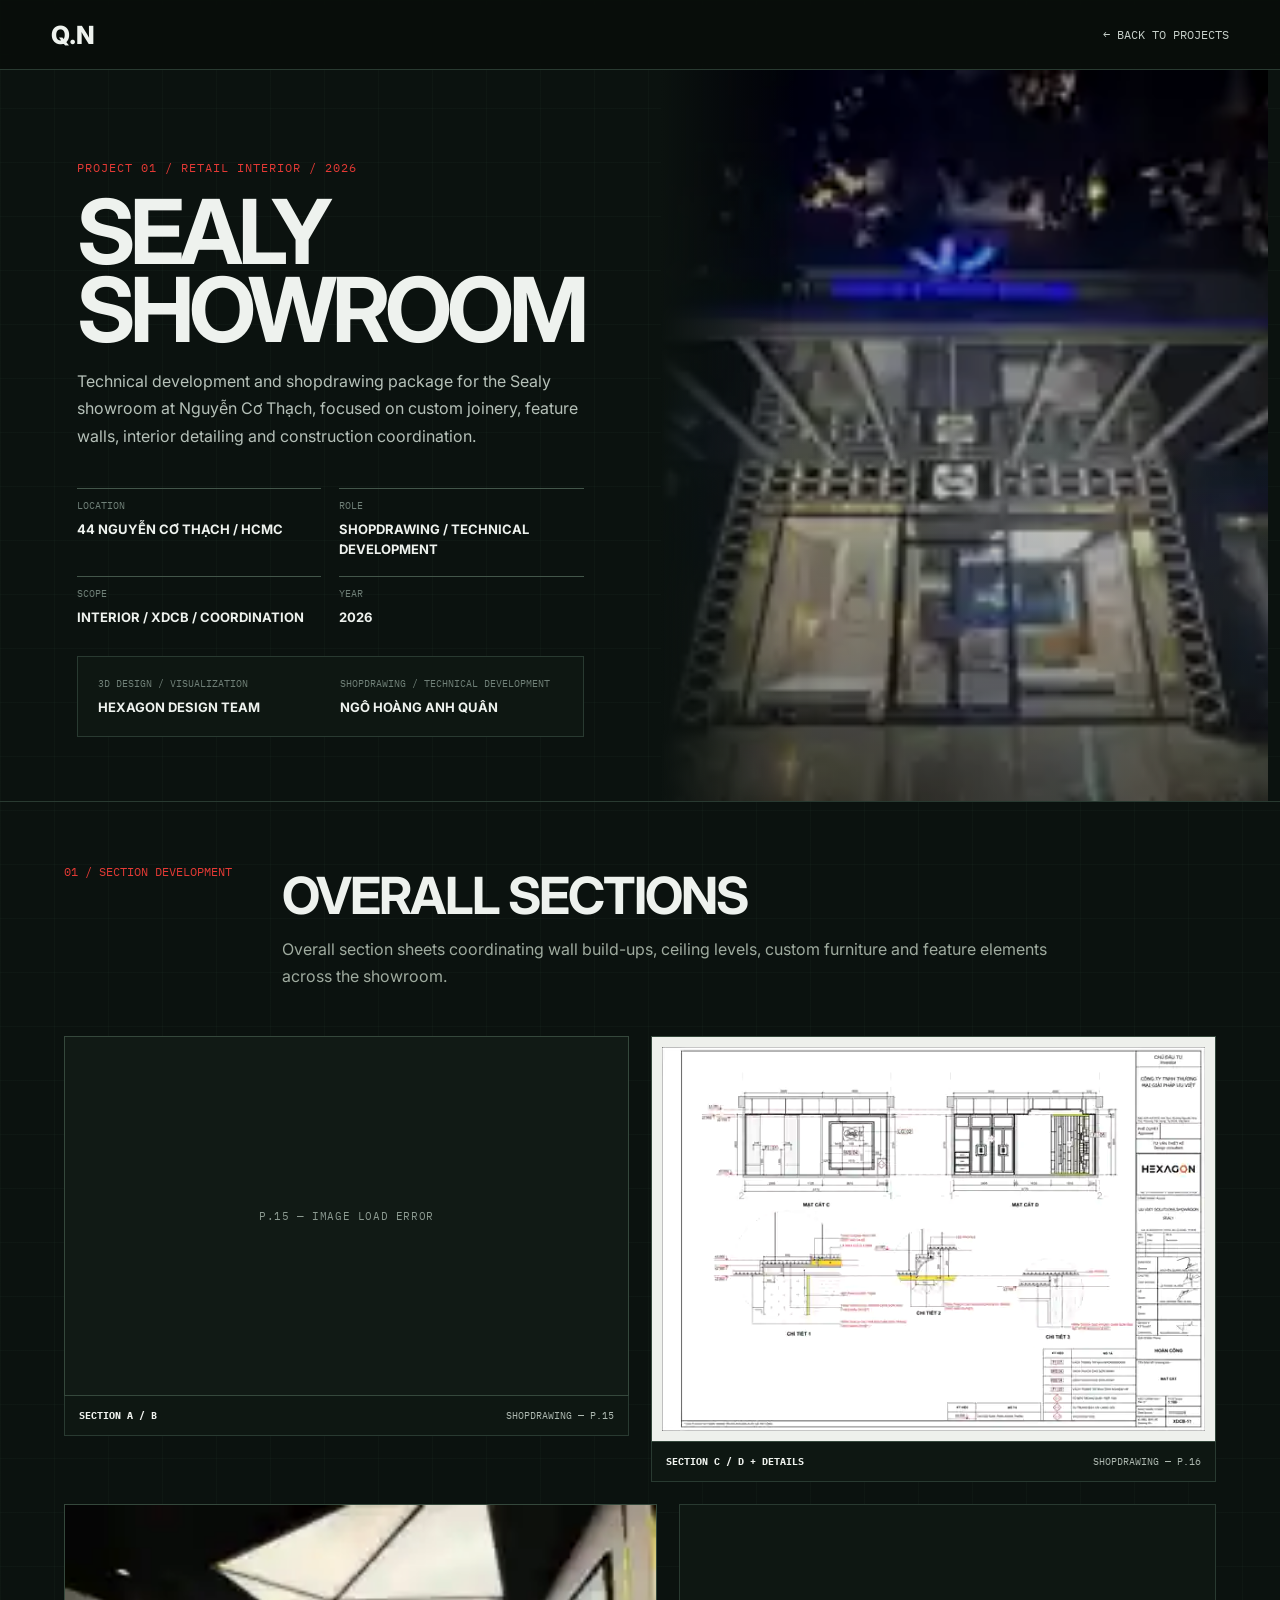
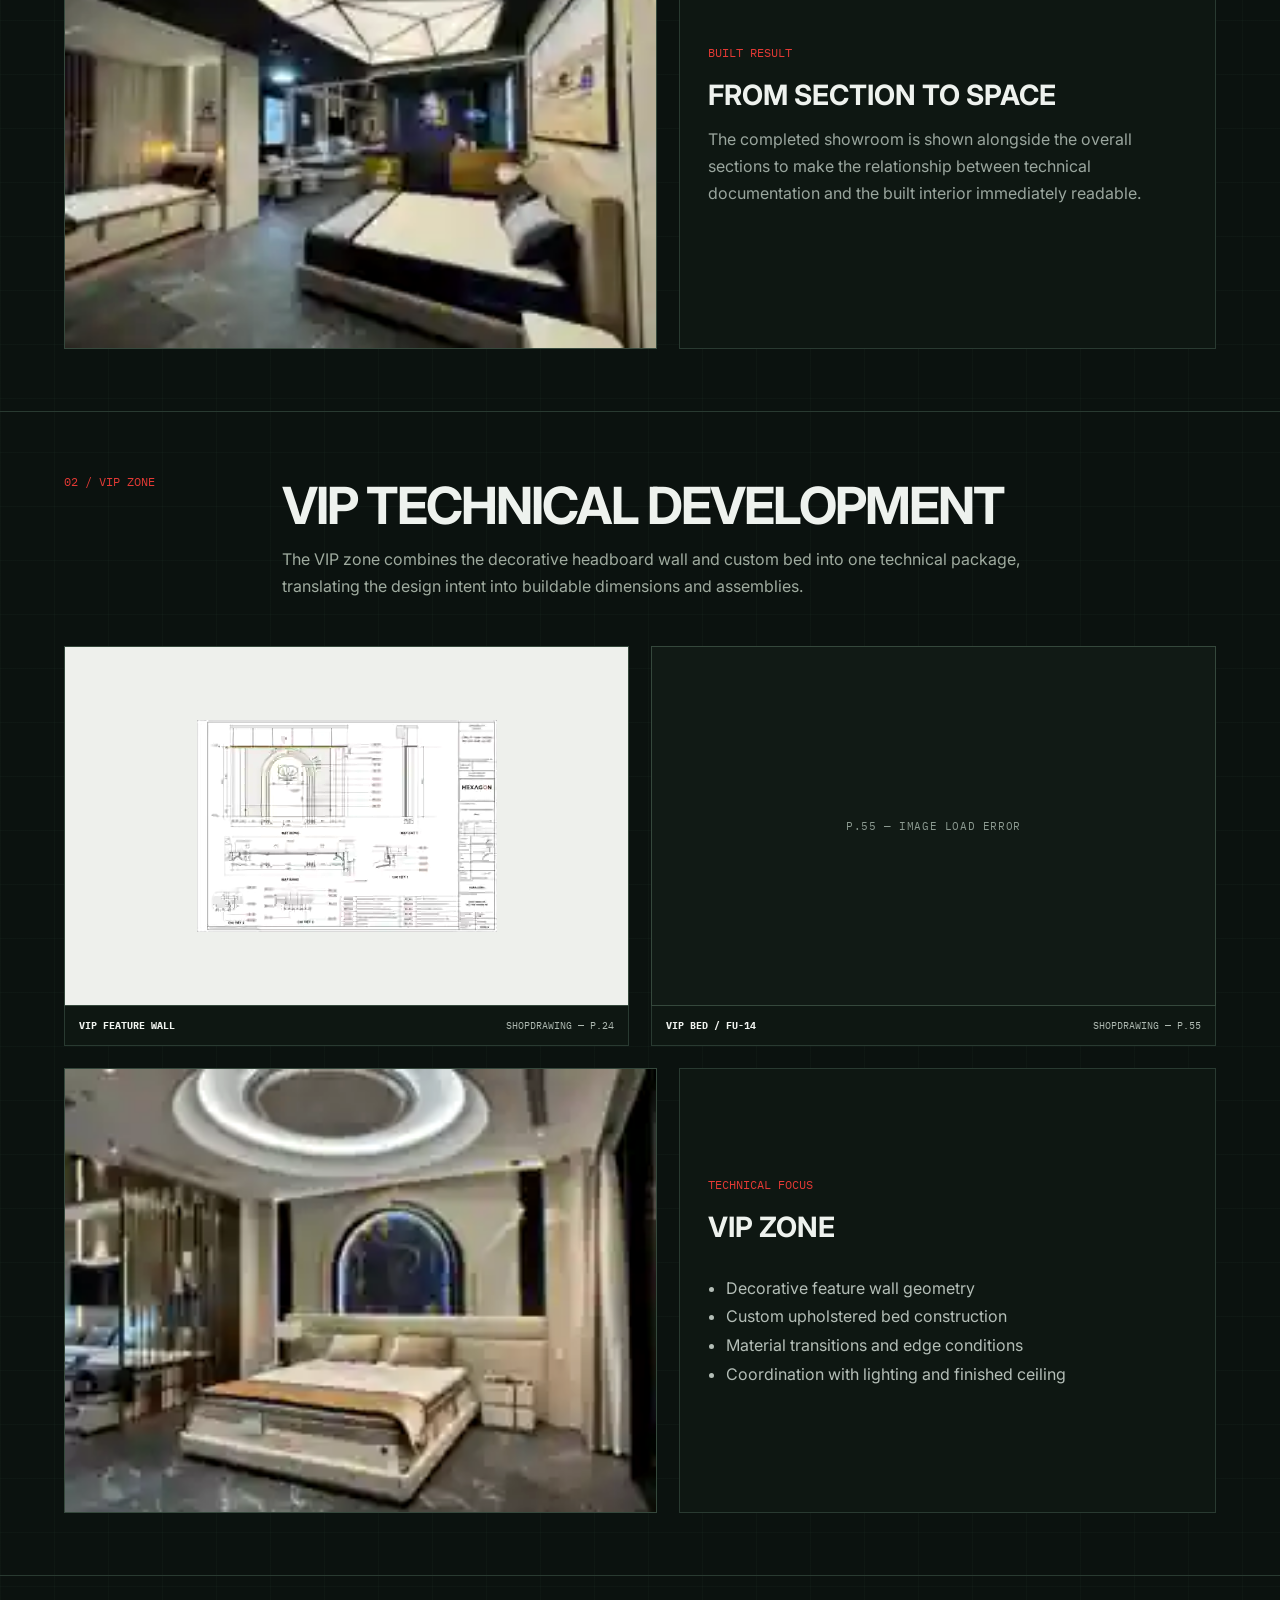
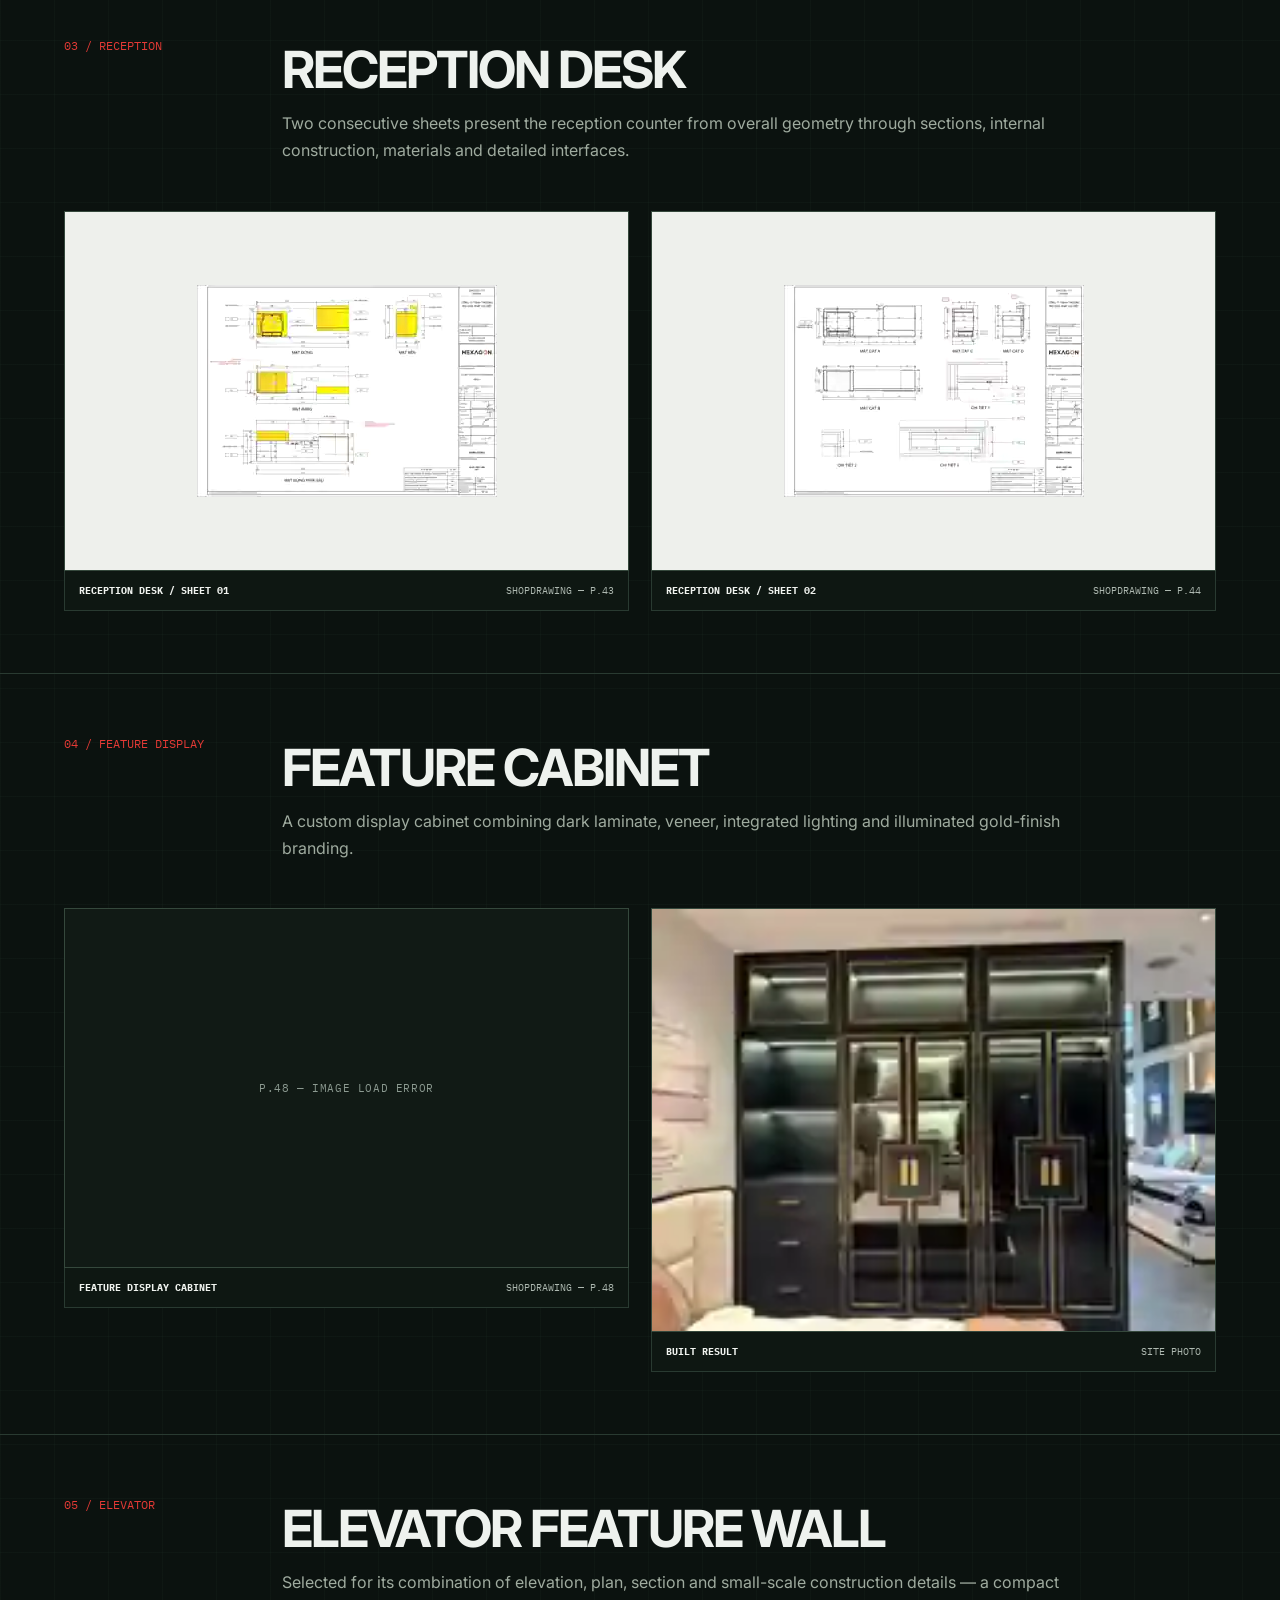
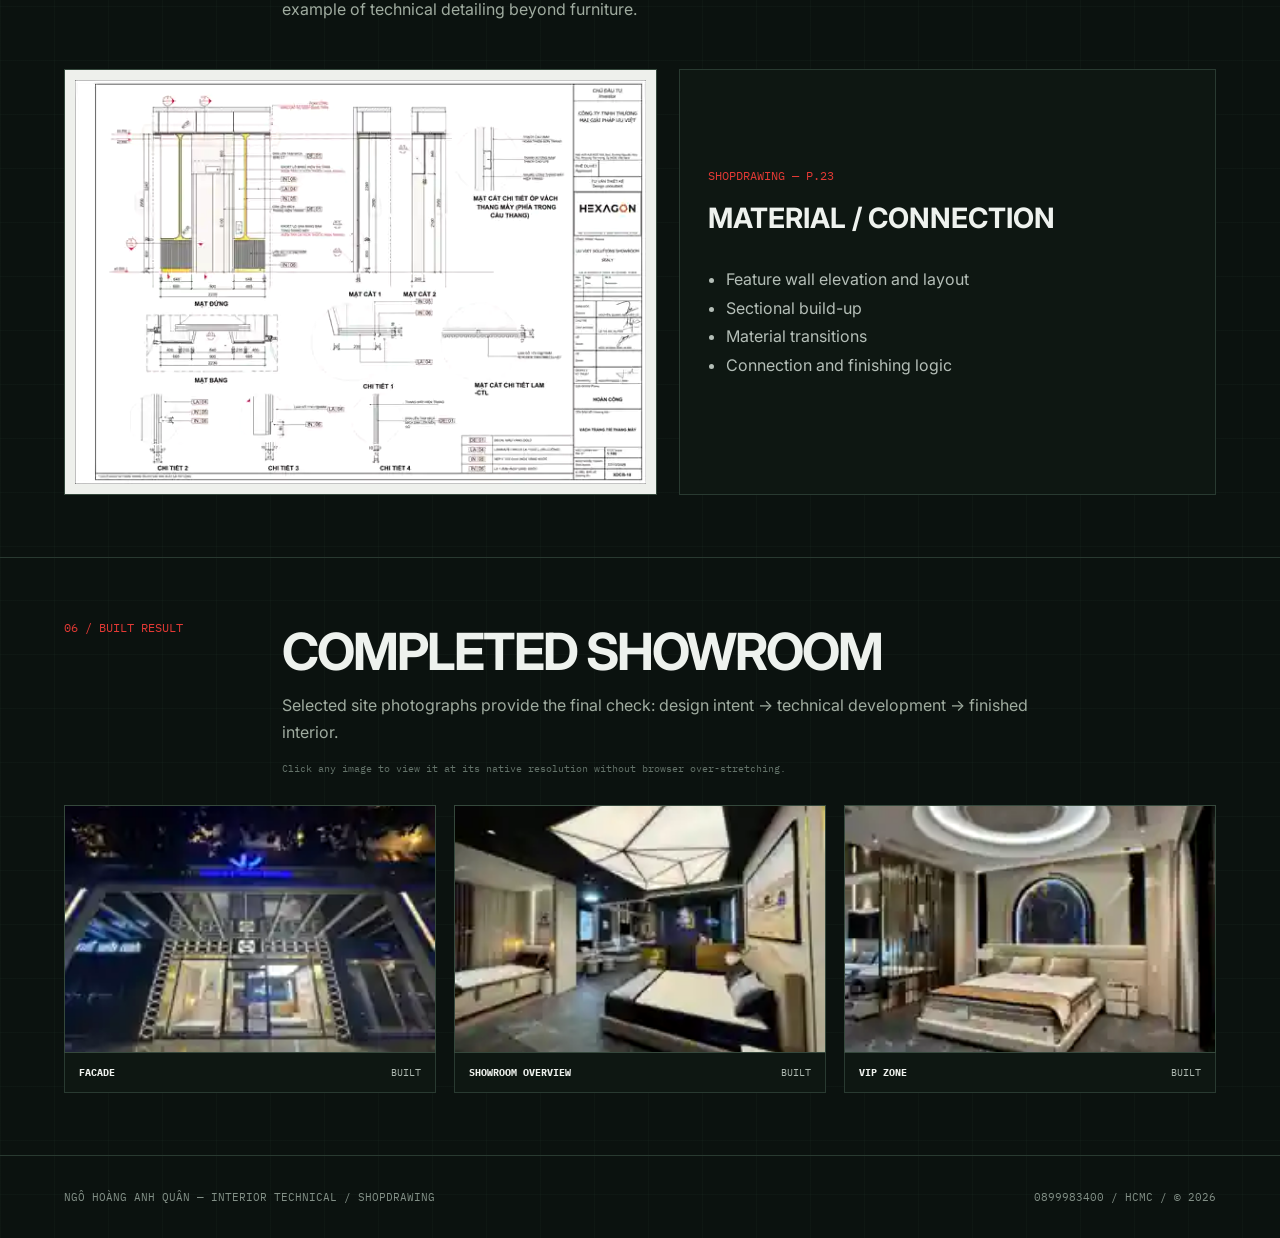
==== commit 89f17635: "Improve Sealy image rendering and add resilient fallbacks" ====
--- a/sealy.html
+++ b/sealy.html
@@ -6,47 +6,41 @@
 <link rel="preconnect" href="https://fonts.googleapis.com"><link rel="preconnect" href="https://fonts.gstatic.com" crossorigin>
 <link href="https://fonts.googleapis.com/css2?family=IBM+Plex+Mono:wght@400;500;600&family=Inter:wght@400;500;600;700;800&display=swap" rel="stylesheet">
 <style>
-:root{--bg:#0b120f;--panel:#101a14;--text:#eef2ee;--muted:#97a39b;--line:#293a31;--red:#e43a35}*{box-sizing:border-box}html{scroll-behavior:smooth}body{margin:0;background:var(--bg);color:var(--text);font-family:Inter,system-ui,sans-serif;background-image:linear-gradient(rgba(90,120,96,.055) 1px,transparent 1px),linear-gradient(90deg,rgba(90,120,96,.055) 1px,transparent 1px);background-size:54px 54px}a{color:inherit;text-decoration:none}.mono{font-family:'IBM Plex Mono',monospace}.top{height:70px;padding:0 4vw;display:flex;align-items:center;justify-content:space-between;border-bottom:1px solid var(--line);position:sticky;top:0;background:rgba(8,14,11,.9);backdrop-filter:blur(12px);z-index:20}.brand{font-weight:800;font-size:25px}.back{font:12px 'IBM Plex Mono';color:#c7d0ca}.back:hover{color:var(--red)}.hero{min-height:72vh;display:grid;grid-template-columns:1.02fr .98fr;border-bottom:1px solid var(--line)}.hero-copy{padding:7vw 6vw 5vw}.kicker{font:12px 'IBM Plex Mono';color:var(--red);letter-spacing:1px}.hero h1{font-size:clamp(54px,7vw,110px);line-height:.88;letter-spacing:-5px;margin:18px 0}.lead{max-width:670px;color:#b5c0b8;line-height:1.7}.meta{margin-top:38px;display:grid;grid-template-columns:repeat(2,minmax(0,1fr));gap:18px;max-width:720px}.meta div{border-top:1px solid #43564a;padding-top:10px}.meta small,.credit small{display:block;font:10px 'IBM Plex Mono';color:#708078;margin-bottom:6px}.meta strong,.credit strong{font-size:13px}.hero-img{min-height:480px;position:relative;overflow:hidden;background:#101711}.hero-img img{width:100%;height:100%;object-fit:cover;position:absolute;inset:0;filter:saturate(.82) brightness(.78)}.hero-img:after{content:'';position:absolute;inset:0;background:linear-gradient(90deg,var(--bg),transparent 22%),linear-gradient(0deg,rgba(5,9,7,.48),transparent 50%)}.credit{display:grid;grid-template-columns:1fr 1fr;gap:20px;margin-top:30px;padding:20px;border:1px solid var(--line);background:#0e1712}.section{padding:62px 5vw;border-bottom:1px solid var(--line)}.section-head{display:grid;grid-template-columns:190px 1fr;gap:28px;margin-bottom:30px}.section-no{font:12px 'IBM Plex Mono';color:var(--red)}.section h2{margin:0;font-size:clamp(30px,4vw,54px);letter-spacing:-2px}.section-intro{max-width:780px;color:#9fab9f;line-height:1.7;margin-top:10px}.grid2{display:grid;grid-template-columns:1fr 1fr;gap:22px}.grid3{display:grid;grid-template-columns:repeat(3,1fr);gap:18px}.card{min-width:0}.sheet,.photo{background:#eef0ec;border:1px solid #35483c;overflow:hidden;display:flex;align-items:center;justify-content:center}.sheet{min-height:360px}.photo{aspect-ratio:4/3;background:#131c17}.sheet img{width:100%;height:auto;display:block;cursor:zoom-in}.photo img{width:100%;height:100%;object-fit:cover;display:block;cursor:zoom-in}.caption{background:#0e1712;border:1px solid #293a31;border-top:0;padding:13px 14px;display:flex;justify-content:space-between;gap:15px;font:10px 'IBM Plex Mono';color:#aeb9b1}.caption b{color:#f0f3ef}.built-strip{display:grid;grid-template-columns:1.15fr .85fr;gap:22px;margin-top:22px}.focus{border:1px solid var(--line);background:#0e1712;padding:28px;display:flex;flex-direction:column;justify-content:center}.focus .index{font:12px 'IBM Plex Mono';color:var(--red);margin-bottom:18px}.focus h3{font-size:28px;margin:0 0 14px}.focus p{color:#9aa69e;line-height:1.7;margin:0}.focus ul{padding-left:18px;color:#b4beb7;line-height:1.8}.gallery .photo{aspect-ratio:3/2}.footer{padding:34px 5vw;display:flex;justify-content:space-between;gap:20px;font:11px 'IBM Plex Mono';color:#839087}.zoom{position:fixed;inset:0;background:rgba(0,0,0,.94);z-index:99;display:none;align-items:center;justify-content:center;padding:3vw}.zoom.open{display:flex}.zoom img{max-width:95vw;max-height:94vh;object-fit:contain;background:white}.zoom button{position:absolute;right:24px;top:20px;border:1px solid #67756c;background:#0c120f;color:white;padding:10px 14px;cursor:pointer}@media(max-width:820px){.hero{grid-template-columns:1fr}.hero-img{min-height:48vh;order:-1}.hero-copy{padding:50px 6vw}.hero h1{letter-spacing:-3px}.meta,.credit{grid-template-columns:1fr}.section{padding:44px 5vw}.section-head{grid-template-columns:1fr;gap:8px}.grid2,.grid3,.built-strip{grid-template-columns:1fr}.sheet{min-height:260px}.footer{flex-direction:column}}
+:root{--bg:#0b120f;--panel:#101a14;--text:#eef2ee;--muted:#97a39b;--line:#293a31;--red:#e43a35}*{box-sizing:border-box}html{scroll-behavior:smooth}body{margin:0;background:var(--bg);color:var(--text);font-family:Inter,system-ui,sans-serif;background-image:linear-gradient(rgba(90,120,96,.055) 1px,transparent 1px),linear-gradient(90deg,rgba(90,120,96,.055) 1px,transparent 1px);background-size:54px 54px}a{color:inherit;text-decoration:none}.top{height:70px;padding:0 4vw;display:flex;align-items:center;justify-content:space-between;border-bottom:1px solid var(--line);position:sticky;top:0;background:rgba(8,14,11,.9);backdrop-filter:blur(12px);z-index:20}.brand{font-weight:800;font-size:25px}.back{font:12px 'IBM Plex Mono';color:#c7d0ca}.back:hover{color:var(--red)}.hero{min-height:72vh;display:grid;grid-template-columns:1.02fr .98fr;border-bottom:1px solid var(--line)}.hero-copy{padding:7vw 6vw 5vw}.kicker{font:12px 'IBM Plex Mono';color:var(--red);letter-spacing:1px}.hero h1{font-size:clamp(54px,7vw,110px);line-height:.88;letter-spacing:-5px;margin:18px 0}.lead{max-width:670px;color:#b5c0b8;line-height:1.7}.meta{margin-top:38px;display:grid;grid-template-columns:repeat(2,minmax(0,1fr));gap:18px;max-width:720px}.meta div{border-top:1px solid #43564a;padding-top:10px}.meta small,.credit small{display:block;font:10px 'IBM Plex Mono';color:#708078;margin-bottom:6px}.meta strong,.credit strong{font-size:13px}.hero-img{min-height:480px;position:relative;overflow:hidden;background:#101711}.hero-img img{width:100%;height:100%;object-fit:cover;position:absolute;inset:0;filter:saturate(.86) brightness(.82) contrast(1.03)}.hero-img:after{content:'';position:absolute;inset:0;background:linear-gradient(90deg,var(--bg),transparent 22%),linear-gradient(0deg,rgba(5,9,7,.4),transparent 50%);pointer-events:none}.credit{display:grid;grid-template-columns:1fr 1fr;gap:20px;margin-top:30px;padding:20px;border:1px solid var(--line);background:#0e1712}.section{padding:62px 5vw;border-bottom:1px solid var(--line)}.section-head{display:grid;grid-template-columns:190px 1fr;gap:28px;margin-bottom:30px}.section-no{font:12px 'IBM Plex Mono';color:var(--red)}.section h2{margin:0;font-size:clamp(30px,4vw,54px);letter-spacing:-2px}.section-intro{max-width:780px;color:#9fab9f;line-height:1.7;margin-top:10px}.grid2{display:grid;grid-template-columns:1fr 1fr;gap:22px}.grid3{display:grid;grid-template-columns:repeat(3,1fr);gap:18px}.card{min-width:0}.sheet,.photo{background:#eef0ec;border:1px solid #35483c;overflow:hidden;display:flex;align-items:center;justify-content:center;position:relative}.sheet{min-height:360px;padding:10px}.photo{aspect-ratio:4/3;background:#131c17}.sheet img{display:block;max-width:100%;width:auto;height:auto;max-height:720px;cursor:zoom-in;filter:contrast(1.035);image-rendering:auto}.photo img{width:100%;height:100%;object-fit:cover;display:block;cursor:zoom-in;filter:contrast(1.025) saturate(1.03);image-rendering:auto}.img-fallback{display:none;position:absolute;inset:0;align-items:center;justify-content:center;text-align:center;padding:24px;background:#111a15;color:#8c9a91;font:11px 'IBM Plex Mono';letter-spacing:.6px}.media-failed .img-fallback{display:flex}.media-failed img{display:none}.caption{background:#0e1712;border:1px solid #293a31;border-top:0;padding:13px 14px;display:flex;justify-content:space-between;gap:15px;font:10px 'IBM Plex Mono';color:#aeb9b1}.caption b{color:#f0f3ef}.built-strip{display:grid;grid-template-columns:1.05fr .95fr;gap:22px;margin-top:22px}.focus{border:1px solid var(--line);background:#0e1712;padding:28px;display:flex;flex-direction:column;justify-content:center}.focus .index{font:12px 'IBM Plex Mono';color:var(--red);margin-bottom:18px}.focus h3{font-size:28px;margin:0 0 14px}.focus p{color:#9aa69e;line-height:1.7;margin:0}.focus ul{padding-left:18px;color:#b4beb7;line-height:1.8}.gallery .photo{aspect-ratio:3/2}.footer{padding:34px 5vw;display:flex;justify-content:space-between;gap:20px;font:11px 'IBM Plex Mono';color:#839087}.zoom{position:fixed;inset:0;background:rgba(0,0,0,.95);z-index:99;display:none;align-items:center;justify-content:center;padding:3vw}.zoom.open{display:flex}.zoom img{max-width:95vw;max-height:92vh;object-fit:contain;background:white;box-shadow:0 20px 70px rgba(0,0,0,.45)}.zoom button{position:absolute;right:24px;top:20px;border:1px solid #67756c;background:#0c120f;color:white;padding:10px 14px;cursor:pointer}.quality-note{font:10px 'IBM Plex Mono';color:#64736a;margin-top:10px}@media(max-width:820px){.hero{grid-template-columns:1fr}.hero-img{min-height:48vh;order:-1}.hero-copy{padding:50px 6vw}.hero h1{letter-spacing:-3px}.meta,.credit{grid-template-columns:1fr}.section{padding:44px 5vw}.section-head{grid-template-columns:1fr;gap:8px}.grid2,.grid3,.built-strip{grid-template-columns:1fr}.sheet{min-height:250px;padding:6px}.footer{flex-direction:column}}
 </style>
 </head>
 <body>
 <header class="top"><a class="brand" href="index.html">Q.N</a><a class="back" href="index.html#projects">← BACK TO PROJECTS</a></header>
-
-<section class="hero">
-<div class="hero-copy"><div class="kicker">PROJECT 01 / RETAIL INTERIOR / 2026</div><h1>SEALY<br>SHOWROOM</h1><p class="lead">Technical development and shopdrawing package for the Sealy showroom at Nguyễn Cơ Thạch, focused on custom joinery, feature walls, interior detailing and construction coordination.</p><div class="meta"><div><small>LOCATION</small><strong>44 NGUYỄN CƠ THẠCH / HCMC</strong></div><div><small>ROLE</small><strong>SHOPDRAWING / TECHNICAL DEVELOPMENT</strong></div><div><small>SCOPE</small><strong>INTERIOR / XDCB / COORDINATION</strong></div><div><small>YEAR</small><strong>2026</strong></div></div><div class="credit"><div><small>3D DESIGN / VISUALIZATION</small><strong>HEXAGON DESIGN TEAM</strong></div><div><small>SHOPDRAWING / TECHNICAL DEVELOPMENT</small><strong>NGÔ HOÀNG ANH QUÂN</strong></div></div></div>
-<div class="hero-img"><img data-asset="siteFacade" alt="Sealy showroom built facade"></div>
-</section>
-
-<section class="section"><div class="section-head"><div class="section-no">01 / SECTION DEVELOPMENT</div><div><h2>OVERALL SECTIONS</h2><p class="section-intro">Overall section sheets coordinating wall build-ups, ceiling levels, custom furniture and feature elements across the showroom.</p></div></div><div class="grid2">
-<div class="card"><div class="sheet"><img data-asset="sectionA" alt="Overall section page 15"></div><div class="caption"><b>SECTION A / B</b><span>SHOPDRAWING — P.15</span></div></div>
-<div class="card"><div class="sheet"><img data-asset="sectionB" alt="Overall section page 16"></div><div class="caption"><b>SECTION C / D + DETAILS</b><span>SHOPDRAWING — P.16</span></div></div>
-</div><div class="built-strip"><div class="photo"><img data-asset="siteOverall" alt="Built showroom overview"></div><div class="focus"><div class="index">BUILT RESULT</div><h3>FROM SECTION TO SPACE</h3><p>The completed showroom is shown alongside the overall sections to make the relationship between technical documentation and the built interior immediately readable.</p></div></div></section>
-
-<section class="section"><div class="section-head"><div class="section-no">02 / VIP ZONE</div><div><h2>VIP TECHNICAL DEVELOPMENT</h2><p class="section-intro">The VIP zone combines the decorative headboard wall and custom bed into one technical package, translating the design intent into buildable dimensions and assemblies.</p></div></div><div class="grid2">
-<div class="card"><div class="sheet"><img data-asset="vipWall" alt="VIP feature wall page 24"></div><div class="caption"><b>VIP FEATURE WALL</b><span>SHOPDRAWING — P.24</span></div></div>
-<div class="card"><div class="sheet"><img data-asset="vipBed" alt="VIP bed page 55"></div><div class="caption"><b>VIP BED / FU-14</b><span>SHOPDRAWING — P.55</span></div></div>
-</div><div class="built-strip"><div class="photo"><img data-asset="siteVip" alt="Built VIP bedroom zone"></div><div class="focus"><div class="index">TECHNICAL FOCUS</div><h3>VIP ZONE</h3><ul><li>Decorative feature wall geometry</li><li>Custom upholstered bed construction</li><li>Material transitions and edge conditions</li><li>Coordination with lighting and finished ceiling</li></ul></div></div></section>
-
-<section class="section"><div class="section-head"><div class="section-no">03 / RECEPTION</div><div><h2>RECEPTION DESK</h2><p class="section-intro">Two consecutive sheets present the reception counter from overall geometry through sections, internal construction, materials and detailed interfaces.</p></div></div><div class="grid2">
-<div class="card"><div class="sheet"><img data-asset="reception1" alt="Reception desk page 43"></div><div class="caption"><b>RECEPTION DESK / SHEET 01</b><span>SHOPDRAWING — P.43</span></div></div>
-<div class="card"><div class="sheet"><img data-asset="reception2" alt="Reception desk page 44"></div><div class="caption"><b>RECEPTION DESK / SHEET 02</b><span>SHOPDRAWING — P.44</span></div></div>
-</div></section>
-
-<section class="section"><div class="section-head"><div class="section-no">04 / FEATURE DISPLAY</div><div><h2>FEATURE CABINET</h2><p class="section-intro">A custom display cabinet combining dark laminate, veneer, integrated lighting and illuminated gold-finish branding.</p></div></div><div class="grid2">
-<div class="card"><div class="sheet"><img data-asset="featureDrawing" alt="Feature cabinet page 48"></div><div class="caption"><b>FEATURE DISPLAY CABINET</b><span>SHOPDRAWING — P.48</span></div></div>
-<div class="card"><div class="photo"><img data-asset="siteFeature" alt="Built feature display cabinet"></div><div class="caption"><b>BUILT RESULT</b><span>SITE PHOTO</span></div></div>
-</div></section>
-
-<section class="section"><div class="section-head"><div class="section-no">05 / ELEVATOR</div><div><h2>ELEVATOR FEATURE WALL</h2><p class="section-intro">Selected for its combination of elevation, plan, section and small-scale construction details — a compact example of technical detailing beyond furniture.</p></div></div><div class="built-strip"><div class="sheet"><img data-asset="elevator" alt="Elevator feature wall page 23"></div><div class="focus"><div class="index">SHOPDRAWING — P.23</div><h3>MATERIAL / CONNECTION</h3><ul><li>Feature wall elevation and layout</li><li>Sectional build-up</li><li>Material transitions</li><li>Connection and finishing logic</li></ul></div></div></section>
-
-<section class="section gallery"><div class="section-head"><div class="section-no">06 / BUILT RESULT</div><div><h2>COMPLETED SHOWROOM</h2><p class="section-intro">Selected site photographs provide the final check: design intent → technical development → finished interior.</p></div></div><div class="grid3">
-<div class="card"><div class="photo"><img data-asset="siteFacade" alt="Built facade"></div><div class="caption"><b>FACADE</b><span>BUILT</span></div></div>
-<div class="card"><div class="photo"><img data-asset="siteOverall" alt="Built overall interior"></div><div class="caption"><b>SHOWROOM OVERVIEW</b><span>BUILT</span></div></div>
-<div class="card"><div class="photo"><img data-asset="siteVip" alt="Built VIP area"></div><div class="caption"><b>VIP ZONE</b><span>BUILT</span></div></div>
-</div></section>
-
+<section class="hero"><div class="hero-copy"><div class="kicker">PROJECT 01 / RETAIL INTERIOR / 2026</div><h1>SEALY<br>SHOWROOM</h1><p class="lead">Technical development and shopdrawing package for the Sealy showroom at Nguyễn Cơ Thạch, focused on custom joinery, feature walls, interior detailing and construction coordination.</p><div class="meta"><div><small>LOCATION</small><strong>44 NGUYỄN CƠ THẠCH / HCMC</strong></div><div><small>ROLE</small><strong>SHOPDRAWING / TECHNICAL DEVELOPMENT</strong></div><div><small>SCOPE</small><strong>INTERIOR / XDCB / COORDINATION</strong></div><div><small>YEAR</small><strong>2026</strong></div></div><div class="credit"><div><small>3D DESIGN / VISUALIZATION</small><strong>HEXAGON DESIGN TEAM</strong></div><div><small>SHOPDRAWING / TECHNICAL DEVELOPMENT</small><strong>NGÔ HOÀNG ANH QUÂN</strong></div></div></div><div class="hero-img media"><img data-asset="siteFacade" data-fallback="assets/project-01.jpg" alt="Sealy showroom built facade"><div class="img-fallback">IMAGE TEMPORARILY UNAVAILABLE</div></div></section>
+<section class="section"><div class="section-head"><div class="section-no">01 / SECTION DEVELOPMENT</div><div><h2>OVERALL SECTIONS</h2><p class="section-intro">Overall section sheets coordinating wall build-ups, ceiling levels, custom furniture and feature elements across the showroom.</p></div></div><div class="grid2"><div class="card"><div class="sheet media"><img data-asset="sectionA" alt="Overall section page 15"><div class="img-fallback">P.15 — IMAGE LOAD ERROR</div></div><div class="caption"><b>SECTION A / B</b><span>SHOPDRAWING — P.15</span></div></div><div class="card"><div class="sheet media"><img data-asset="sectionB" alt="Overall section page 16"><div class="img-fallback">P.16 — IMAGE LOAD ERROR</div></div><div class="caption"><b>SECTION C / D + DETAILS</b><span>SHOPDRAWING — P.16</span></div></div></div><div class="built-strip"><div class="photo media"><img data-asset="siteOverall" alt="Built showroom overview"><div class="img-fallback">BUILT PHOTO — IMAGE LOAD ERROR</div></div><div class="focus"><div class="index">BUILT RESULT</div><h3>FROM SECTION TO SPACE</h3><p>The completed showroom is shown alongside the overall sections to make the relationship between technical documentation and the built interior immediately readable.</p></div></div></section>
+<section class="section"><div class="section-head"><div class="section-no">02 / VIP ZONE</div><div><h2>VIP TECHNICAL DEVELOPMENT</h2><p class="section-intro">The VIP zone combines the decorative headboard wall and custom bed into one technical package, translating the design intent into buildable dimensions and assemblies.</p></div></div><div class="grid2"><div class="card"><div class="sheet media"><img data-asset="vipWall" alt="VIP feature wall page 24"><div class="img-fallback">P.24 — IMAGE LOAD ERROR</div></div><div class="caption"><b>VIP FEATURE WALL</b><span>SHOPDRAWING — P.24</span></div></div><div class="card"><div class="sheet media"><img data-asset="vipBed" alt="VIP bed page 55"><div class="img-fallback">P.55 — IMAGE LOAD ERROR</div></div><div class="caption"><b>VIP BED / FU-14</b><span>SHOPDRAWING — P.55</span></div></div></div><div class="built-strip"><div class="photo media"><img data-asset="siteVip" alt="Built VIP bedroom zone"><div class="img-fallback">VIP PHOTO — IMAGE LOAD ERROR</div></div><div class="focus"><div class="index">TECHNICAL FOCUS</div><h3>VIP ZONE</h3><ul><li>Decorative feature wall geometry</li><li>Custom upholstered bed construction</li><li>Material transitions and edge conditions</li><li>Coordination with lighting and finished ceiling</li></ul></div></div></section>
+<section class="section"><div class="section-head"><div class="section-no">03 / RECEPTION</div><div><h2>RECEPTION DESK</h2><p class="section-intro">Two consecutive sheets present the reception counter from overall geometry through sections, internal construction, materials and detailed interfaces.</p></div></div><div class="grid2"><div class="card"><div class="sheet media"><img data-asset="reception1" alt="Reception desk page 43"><div class="img-fallback">P.43 — IMAGE LOAD ERROR</div></div><div class="caption"><b>RECEPTION DESK / SHEET 01</b><span>SHOPDRAWING — P.43</span></div></div><div class="card"><div class="sheet media"><img data-asset="reception2" alt="Reception desk page 44"><div class="img-fallback">P.44 — IMAGE LOAD ERROR</div></div><div class="caption"><b>RECEPTION DESK / SHEET 02</b><span>SHOPDRAWING — P.44</span></div></div></div></section>
+<section class="section"><div class="section-head"><div class="section-no">04 / FEATURE DISPLAY</div><div><h2>FEATURE CABINET</h2><p class="section-intro">A custom display cabinet combining dark laminate, veneer, integrated lighting and illuminated gold-finish branding.</p></div></div><div class="grid2"><div class="card"><div class="sheet media"><img data-asset="featureDrawing" alt="Feature cabinet page 48"><div class="img-fallback">P.48 — IMAGE LOAD ERROR</div></div><div class="caption"><b>FEATURE DISPLAY CABINET</b><span>SHOPDRAWING — P.48</span></div></div><div class="card"><div class="photo media"><img data-asset="siteFeature" alt="Built feature display cabinet"><div class="img-fallback">FEATURE PHOTO — IMAGE LOAD ERROR</div></div><div class="caption"><b>BUILT RESULT</b><span>SITE PHOTO</span></div></div></div></section>
+<section class="section"><div class="section-head"><div class="section-no">05 / ELEVATOR</div><div><h2>ELEVATOR FEATURE WALL</h2><p class="section-intro">Selected for its combination of elevation, plan, section and small-scale construction details — a compact example of technical detailing beyond furniture.</p></div></div><div class="built-strip"><div class="sheet media"><img data-asset="elevator" alt="Elevator feature wall page 23"><div class="img-fallback">P.23 — IMAGE LOAD ERROR</div></div><div class="focus"><div class="index">SHOPDRAWING — P.23</div><h3>MATERIAL / CONNECTION</h3><ul><li>Feature wall elevation and layout</li><li>Sectional build-up</li><li>Material transitions</li><li>Connection and finishing logic</li></ul></div></div></section>
+<section class="section gallery"><div class="section-head"><div class="section-no">06 / BUILT RESULT</div><div><h2>COMPLETED SHOWROOM</h2><p class="section-intro">Selected site photographs provide the final check: design intent → technical development → finished interior.</p><div class="quality-note">Click any image to view it at its native resolution without browser over-stretching.</div></div></div><div class="grid3"><div class="card"><div class="photo media"><img data-asset="siteFacade" data-fallback="assets/project-01.jpg" alt="Built facade"><div class="img-fallback">FACADE PHOTO — IMAGE LOAD ERROR</div></div><div class="caption"><b>FACADE</b><span>BUILT</span></div></div><div class="card"><div class="photo media"><img data-asset="siteOverall" alt="Built overall interior"><div class="img-fallback">OVERVIEW PHOTO — IMAGE LOAD ERROR</div></div><div class="caption"><b>SHOWROOM OVERVIEW</b><span>BUILT</span></div></div><div class="card"><div class="photo media"><img data-asset="siteVip" alt="Built VIP area"><div class="img-fallback">VIP PHOTO — IMAGE LOAD ERROR</div></div><div class="caption"><b>VIP ZONE</b><span>BUILT</span></div></div></div></section>
 <footer class="footer"><span>NGÔ HOÀNG ANH QUÂN — INTERIOR TECHNICAL / SHOPDRAWING</span><span>0899983400 / HCMC / © 2026</span></footer>
 <div class="zoom" id="zoom"><button>CLOSE ×</button><img alt="Zoom image"></div>
-<script src="assets/sealy/sealy-pack-2.js"></script><script src="assets/sealy/sectionB.js"></script><script src="assets/sealy/sealy-pack-4.js"></script><script src="assets/sealy/elevator.js"></script><script src="assets/sealy/vipWall.js"></script><script src="assets/sealy/vipBed.js"></script><script src="assets/sealy/reception1.js"></script><script src="assets/sealy/reception2.js"></script><script src="assets/sealy/siteFacade.js"></script><script src="assets/sealy/siteOverall.js"></script><script src="assets/sealy/siteFeature.js"></script><script src="assets/sealy/siteVip.js"></script>
-<script>window.addEventListener('DOMContentLoaded',()=>{document.querySelectorAll('img[data-asset]').forEach(img=>{const s=window.SEALY_ASSETS&&window.SEALY_ASSETS[img.dataset.asset];if(s)img.src=s;img.addEventListener('click',()=>{if(!img.src)return;const z=document.getElementById('zoom');z.querySelector('img').src=img.src;z.classList.add('open')})});const z=document.getElementById('zoom');z.addEventListener('click',e=>{if(e.target===z||e.target.tagName==='BUTTON')z.classList.remove('open')})});</script>
+<script src="assets/sealy/sealy-pack-2.js"></script><script src="assets/sealy/sectionB.js"></script><script src="assets/sealy/sealy-pack-4.js"></script><script src="assets/sealy/elevator.js"></script><script src="assets/sealy/vipWall.js"></script><script src="assets/sealy/reception1.js"></script><script src="assets/sealy/reception2.js"></script><script src="assets/sealy/siteFacade.js"></script><script src="assets/sealy/siteOverall.js"></script><script src="assets/sealy/siteFeature.js"></script><script src="assets/sealy/siteVip.js"></script>
+<script>
+window.addEventListener('DOMContentLoaded',()=>{
+ const assets=window.SEALY_ASSETS||{};
+ document.querySelectorAll('img[data-asset]').forEach((img,i)=>{
+   const key=img.dataset.asset;
+   const media=img.closest('.media');
+   const src=assets[key];
+   img.loading=i<2?'eager':'lazy'; img.decoding='async';
+   const fail=()=>{ const fb=img.dataset.fallback; if(fb && img.src.indexOf(fb)===-1){img.src=fb;return;} if(media)media.classList.add('media-failed'); };
+   img.onerror=fail;
+   if(src && typeof src==='string' && src.length>80){img.src=src;} else {fail();}
+   img.addEventListener('click',()=>{
+     if(!img.src || (media&&media.classList.contains('media-failed'))) return;
+     const z=document.getElementById('zoom'); const zi=z.querySelector('img'); zi.src=img.src;
+     zi.onload=()=>{ if(zi.naturalWidth<900){zi.style.width=zi.naturalWidth+'px';zi.style.maxWidth='95vw';} else {zi.style.width='auto';} };
+     z.classList.add('open');
+   });
+ });
+ const z=document.getElementById('zoom'); z.addEventListener('click',e=>{if(e.target===z||e.target.tagName==='BUTTON')z.classList.remove('open')});
+ document.addEventListener('keydown',e=>{if(e.key==='Escape')z.classList.remove('open')});
+});
+</script>
 </body></html>
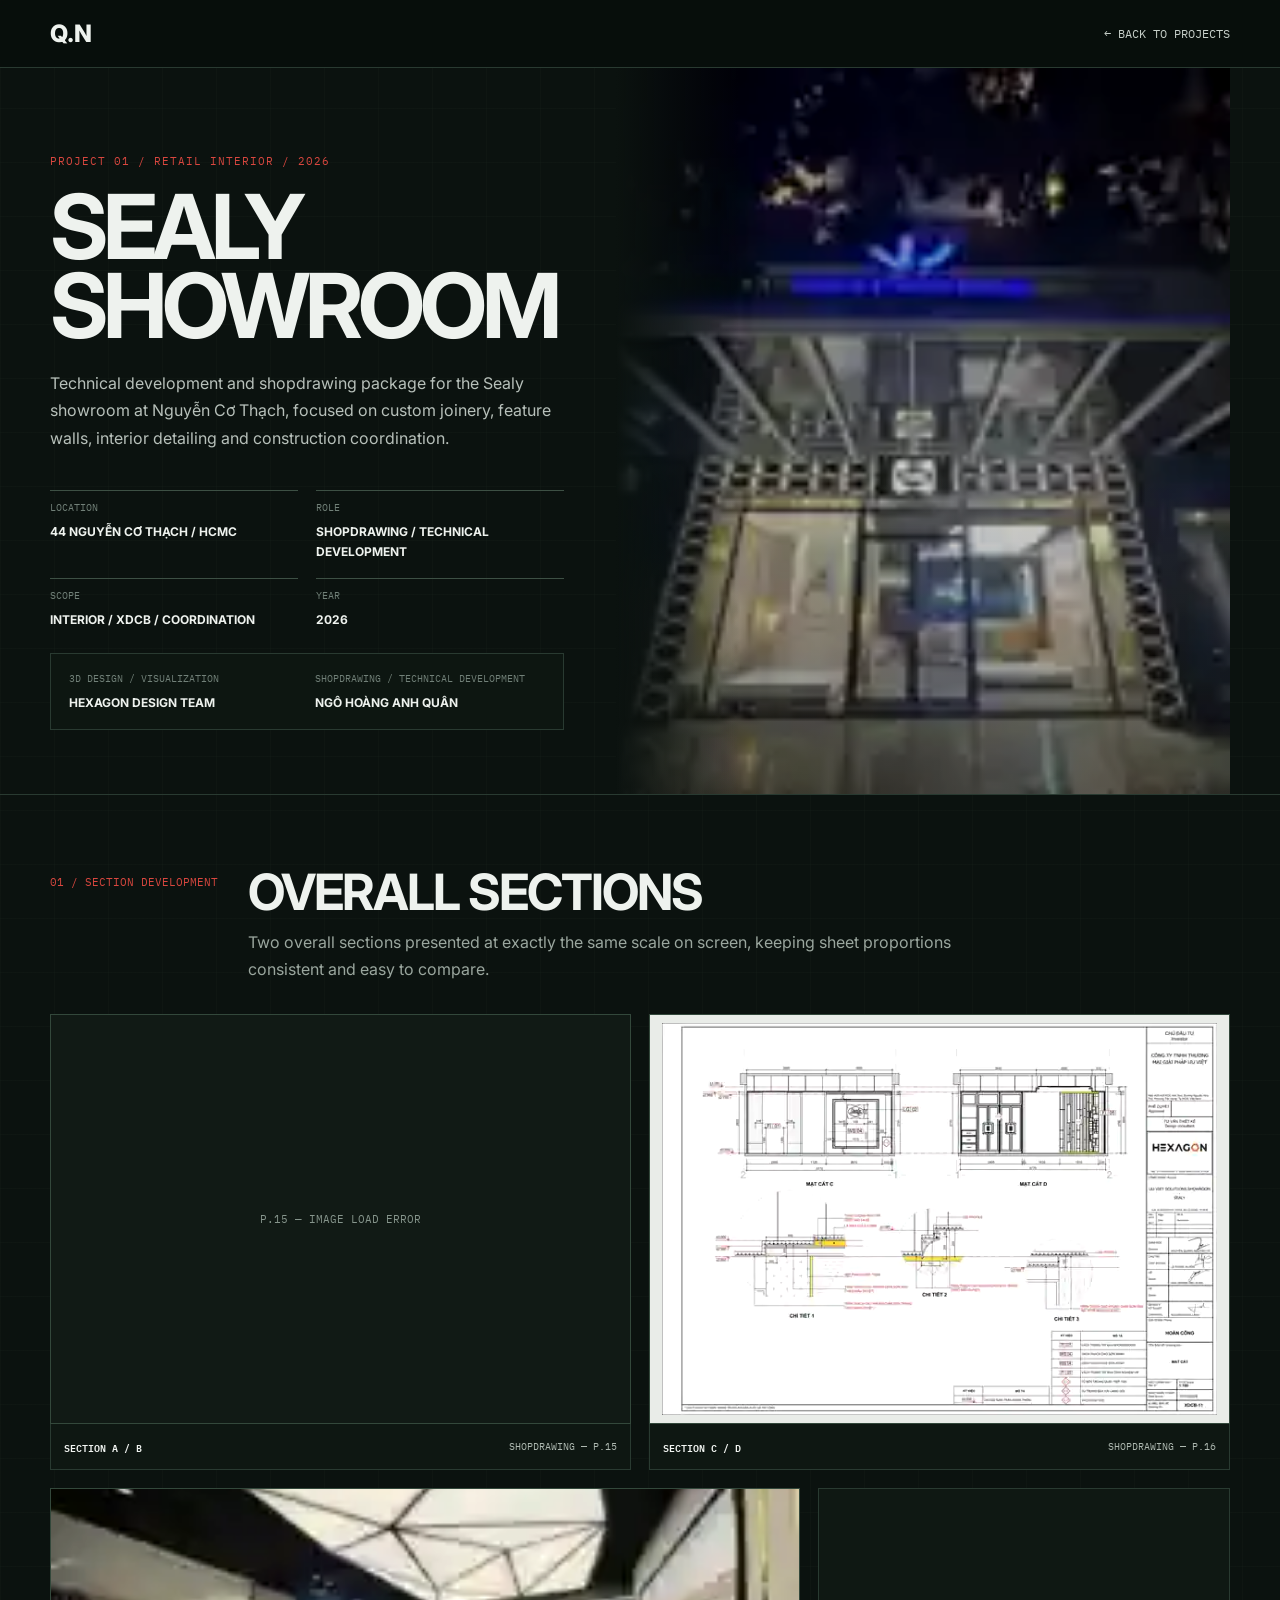
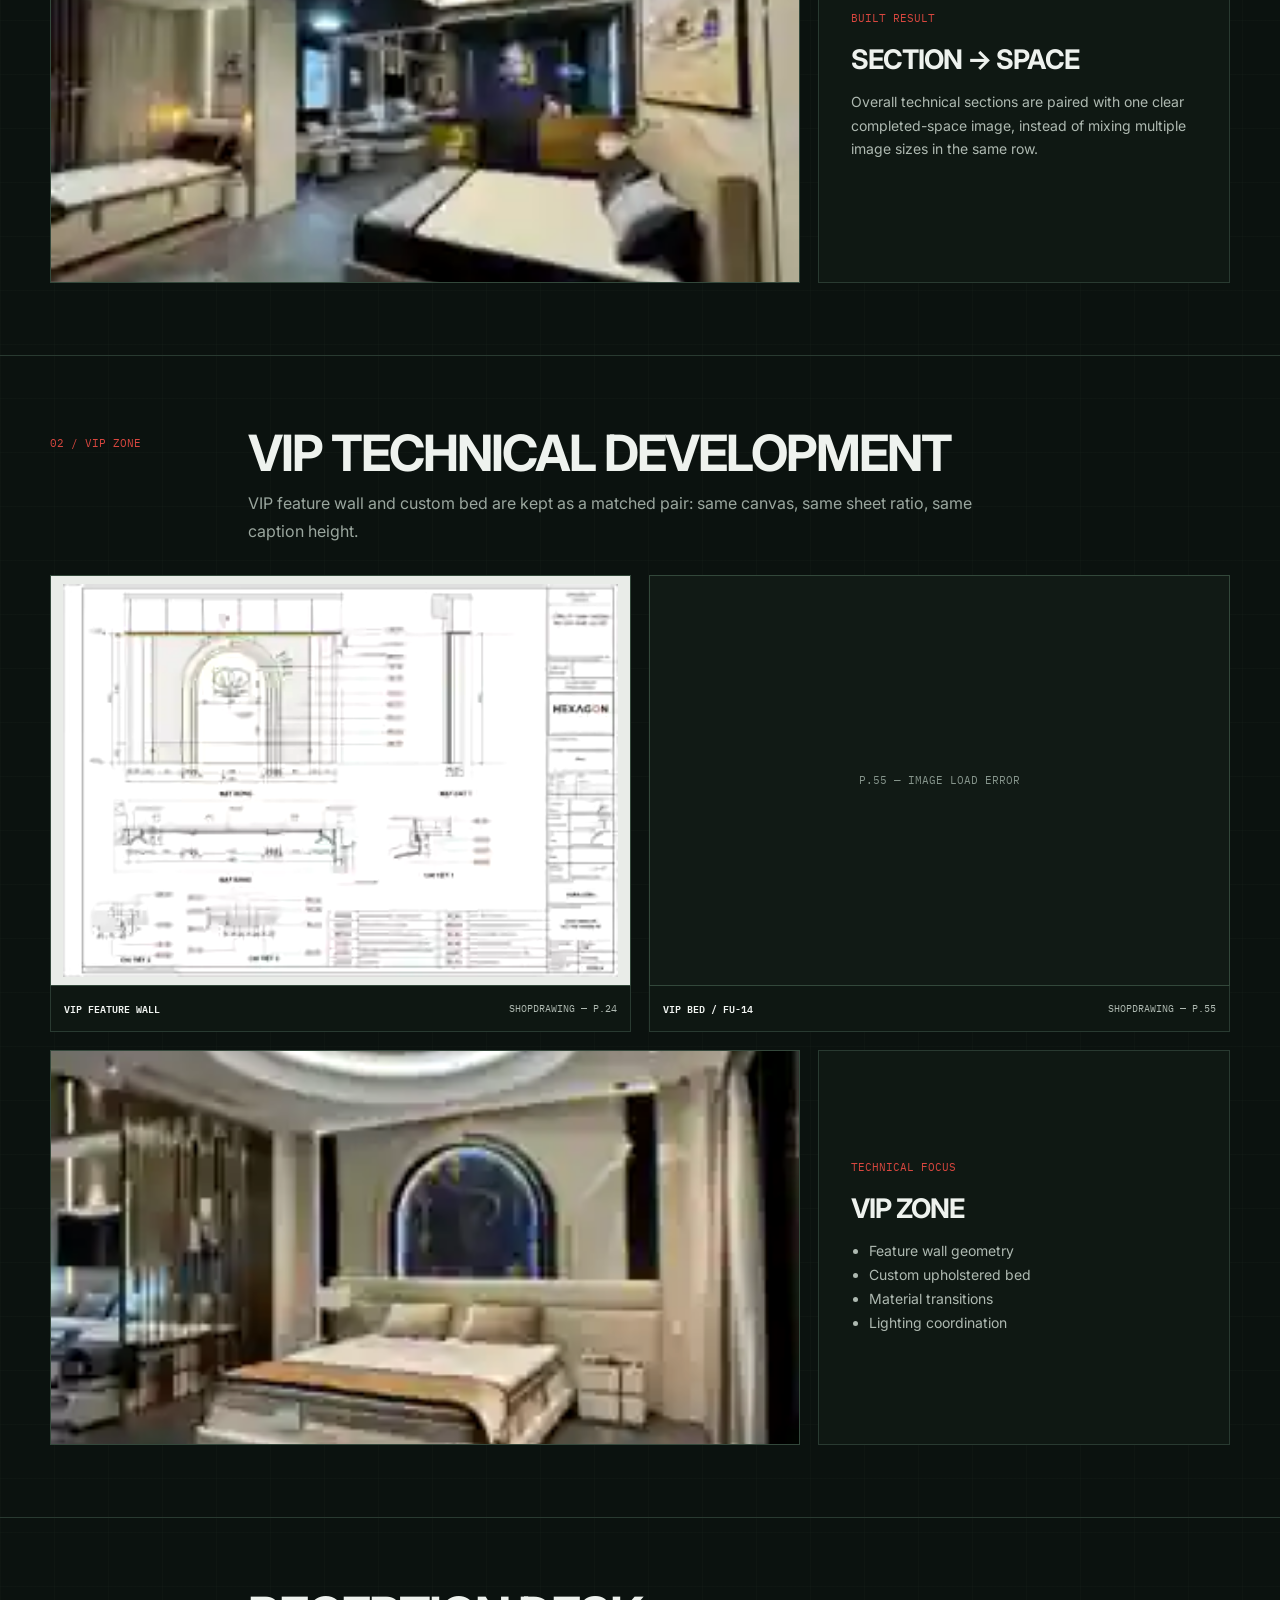
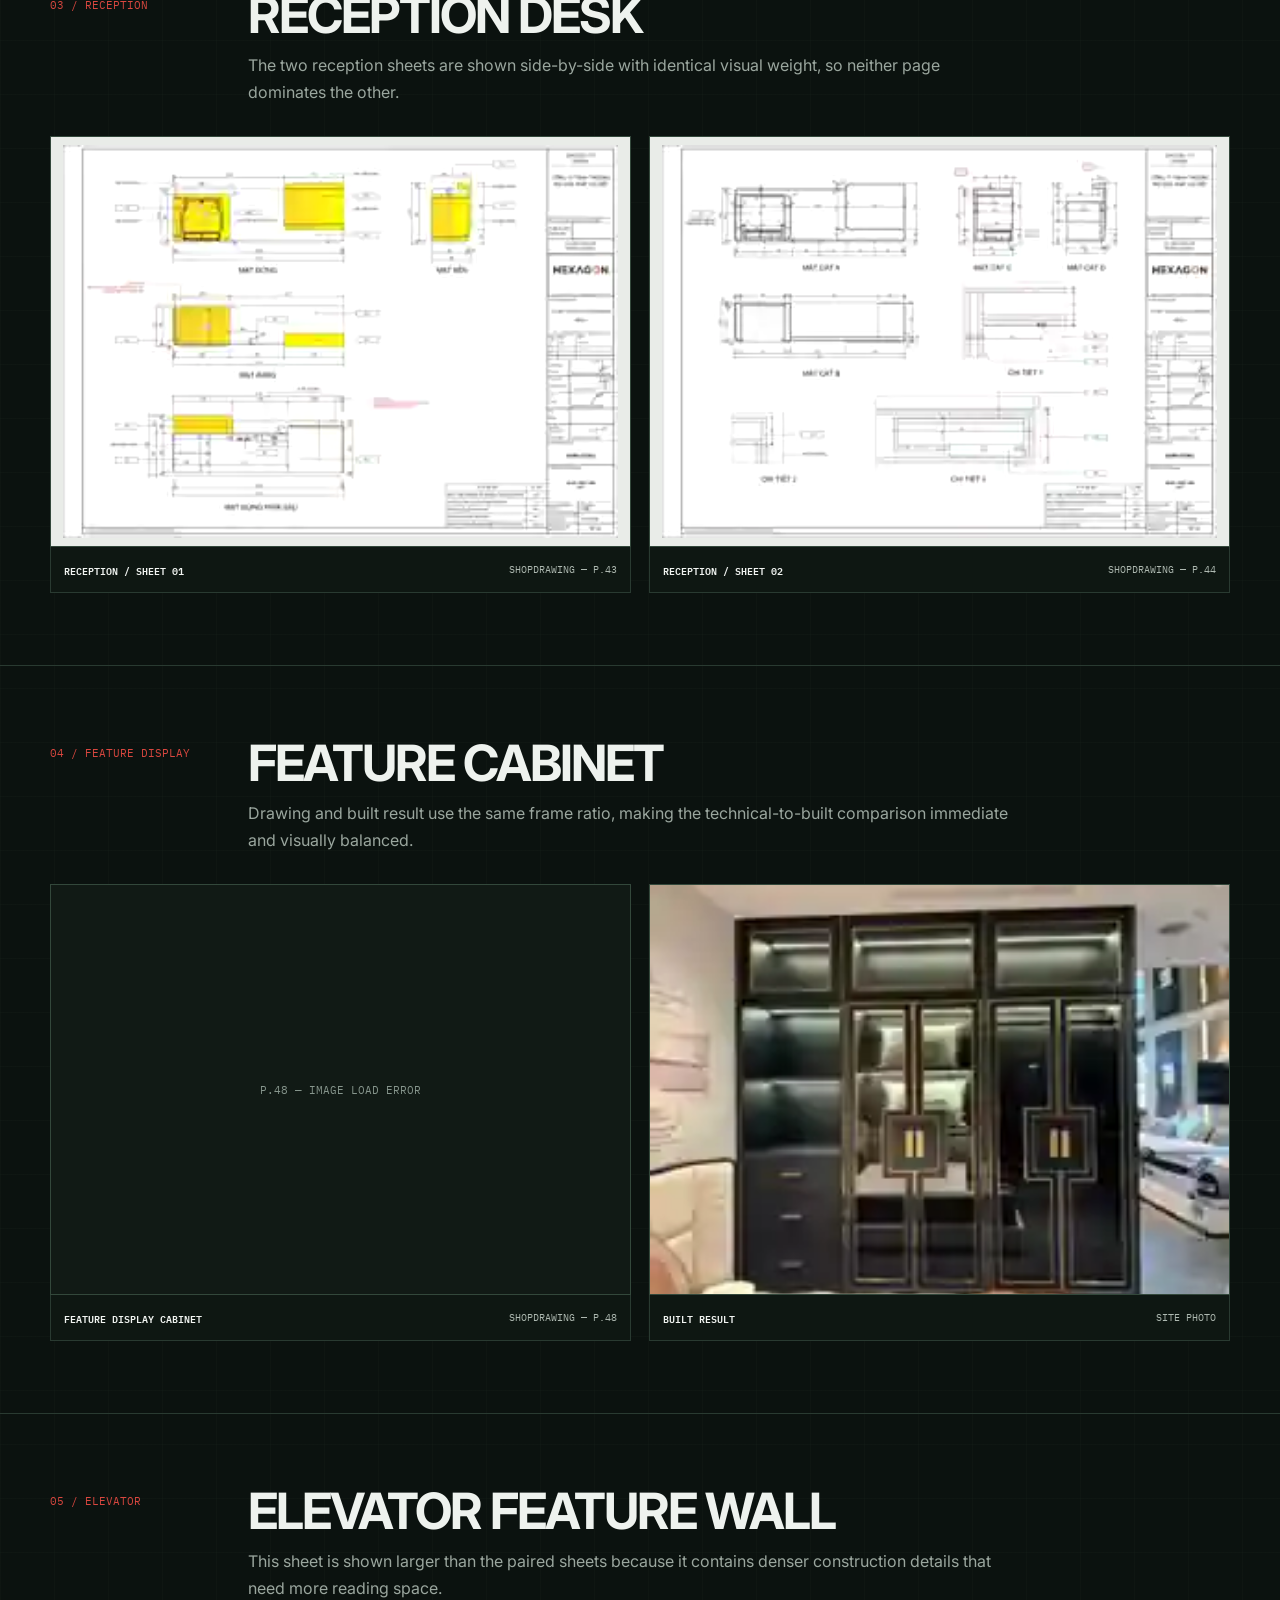
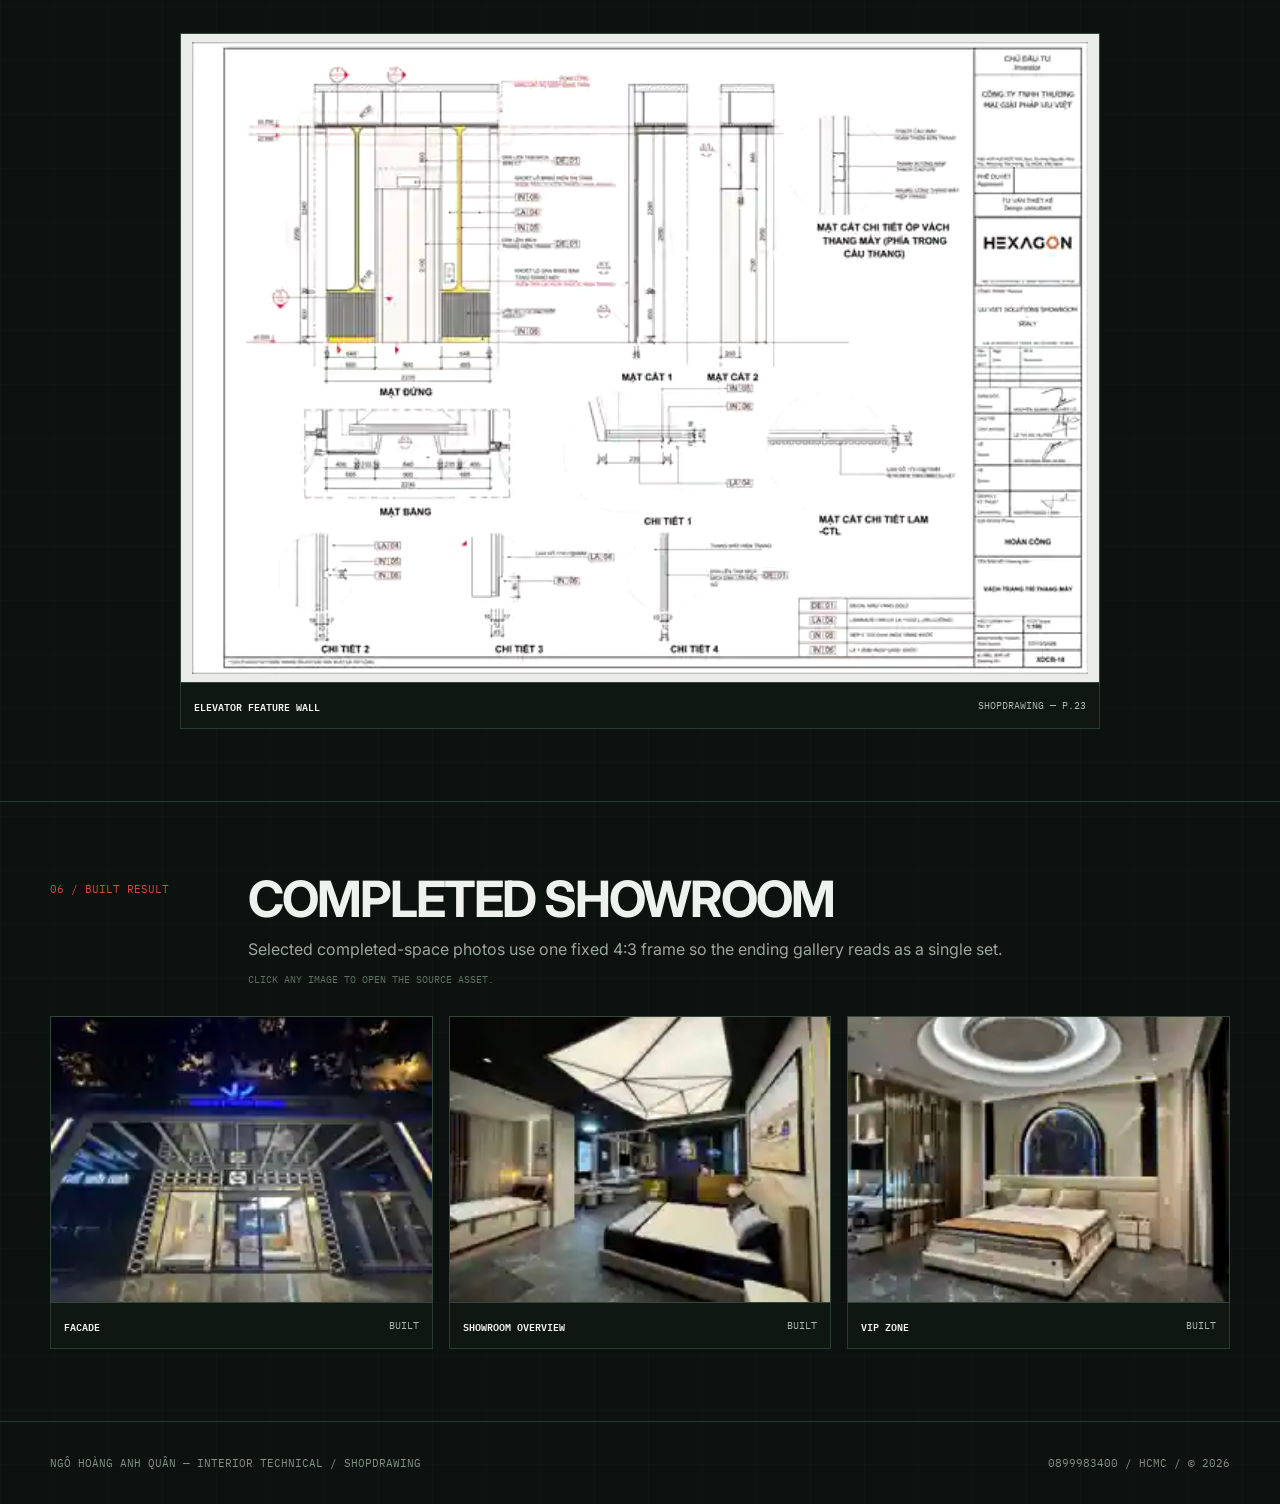
==== commit 52c90a48: "Redesign Sealy case study with consistent image proportions" ====
--- a/sealy.html
+++ b/sealy.html
@@ -6,41 +6,29 @@
 <link rel="preconnect" href="https://fonts.googleapis.com"><link rel="preconnect" href="https://fonts.gstatic.com" crossorigin>
 <link href="https://fonts.googleapis.com/css2?family=IBM+Plex+Mono:wght@400;500;600&family=Inter:wght@400;500;600;700;800&display=swap" rel="stylesheet">
 <style>
-:root{--bg:#0b120f;--panel:#101a14;--text:#eef2ee;--muted:#97a39b;--line:#293a31;--red:#e43a35}*{box-sizing:border-box}html{scroll-behavior:smooth}body{margin:0;background:var(--bg);color:var(--text);font-family:Inter,system-ui,sans-serif;background-image:linear-gradient(rgba(90,120,96,.055) 1px,transparent 1px),linear-gradient(90deg,rgba(90,120,96,.055) 1px,transparent 1px);background-size:54px 54px}a{color:inherit;text-decoration:none}.top{height:70px;padding:0 4vw;display:flex;align-items:center;justify-content:space-between;border-bottom:1px solid var(--line);position:sticky;top:0;background:rgba(8,14,11,.9);backdrop-filter:blur(12px);z-index:20}.brand{font-weight:800;font-size:25px}.back{font:12px 'IBM Plex Mono';color:#c7d0ca}.back:hover{color:var(--red)}.hero{min-height:72vh;display:grid;grid-template-columns:1.02fr .98fr;border-bottom:1px solid var(--line)}.hero-copy{padding:7vw 6vw 5vw}.kicker{font:12px 'IBM Plex Mono';color:var(--red);letter-spacing:1px}.hero h1{font-size:clamp(54px,7vw,110px);line-height:.88;letter-spacing:-5px;margin:18px 0}.lead{max-width:670px;color:#b5c0b8;line-height:1.7}.meta{margin-top:38px;display:grid;grid-template-columns:repeat(2,minmax(0,1fr));gap:18px;max-width:720px}.meta div{border-top:1px solid #43564a;padding-top:10px}.meta small,.credit small{display:block;font:10px 'IBM Plex Mono';color:#708078;margin-bottom:6px}.meta strong,.credit strong{font-size:13px}.hero-img{min-height:480px;position:relative;overflow:hidden;background:#101711}.hero-img img{width:100%;height:100%;object-fit:cover;position:absolute;inset:0;filter:saturate(.86) brightness(.82) contrast(1.03)}.hero-img:after{content:'';position:absolute;inset:0;background:linear-gradient(90deg,var(--bg),transparent 22%),linear-gradient(0deg,rgba(5,9,7,.4),transparent 50%);pointer-events:none}.credit{display:grid;grid-template-columns:1fr 1fr;gap:20px;margin-top:30px;padding:20px;border:1px solid var(--line);background:#0e1712}.section{padding:62px 5vw;border-bottom:1px solid var(--line)}.section-head{display:grid;grid-template-columns:190px 1fr;gap:28px;margin-bottom:30px}.section-no{font:12px 'IBM Plex Mono';color:var(--red)}.section h2{margin:0;font-size:clamp(30px,4vw,54px);letter-spacing:-2px}.section-intro{max-width:780px;color:#9fab9f;line-height:1.7;margin-top:10px}.grid2{display:grid;grid-template-columns:1fr 1fr;gap:22px}.grid3{display:grid;grid-template-columns:repeat(3,1fr);gap:18px}.card{min-width:0}.sheet,.photo{background:#eef0ec;border:1px solid #35483c;overflow:hidden;display:flex;align-items:center;justify-content:center;position:relative}.sheet{min-height:360px;padding:10px}.photo{aspect-ratio:4/3;background:#131c17}.sheet img{display:block;max-width:100%;width:auto;height:auto;max-height:720px;cursor:zoom-in;filter:contrast(1.035);image-rendering:auto}.photo img{width:100%;height:100%;object-fit:cover;display:block;cursor:zoom-in;filter:contrast(1.025) saturate(1.03);image-rendering:auto}.img-fallback{display:none;position:absolute;inset:0;align-items:center;justify-content:center;text-align:center;padding:24px;background:#111a15;color:#8c9a91;font:11px 'IBM Plex Mono';letter-spacing:.6px}.media-failed .img-fallback{display:flex}.media-failed img{display:none}.caption{background:#0e1712;border:1px solid #293a31;border-top:0;padding:13px 14px;display:flex;justify-content:space-between;gap:15px;font:10px 'IBM Plex Mono';color:#aeb9b1}.caption b{color:#f0f3ef}.built-strip{display:grid;grid-template-columns:1.05fr .95fr;gap:22px;margin-top:22px}.focus{border:1px solid var(--line);background:#0e1712;padding:28px;display:flex;flex-direction:column;justify-content:center}.focus .index{font:12px 'IBM Plex Mono';color:var(--red);margin-bottom:18px}.focus h3{font-size:28px;margin:0 0 14px}.focus p{color:#9aa69e;line-height:1.7;margin:0}.focus ul{padding-left:18px;color:#b4beb7;line-height:1.8}.gallery .photo{aspect-ratio:3/2}.footer{padding:34px 5vw;display:flex;justify-content:space-between;gap:20px;font:11px 'IBM Plex Mono';color:#839087}.zoom{position:fixed;inset:0;background:rgba(0,0,0,.95);z-index:99;display:none;align-items:center;justify-content:center;padding:3vw}.zoom.open{display:flex}.zoom img{max-width:95vw;max-height:92vh;object-fit:contain;background:white;box-shadow:0 20px 70px rgba(0,0,0,.45)}.zoom button{position:absolute;right:24px;top:20px;border:1px solid #67756c;background:#0c120f;color:white;padding:10px 14px;cursor:pointer}.quality-note{font:10px 'IBM Plex Mono';color:#64736a;margin-top:10px}@media(max-width:820px){.hero{grid-template-columns:1fr}.hero-img{min-height:48vh;order:-1}.hero-copy{padding:50px 6vw}.hero h1{letter-spacing:-3px}.meta,.credit{grid-template-columns:1fr}.section{padding:44px 5vw}.section-head{grid-template-columns:1fr;gap:8px}.grid2,.grid3,.built-strip{grid-template-columns:1fr}.sheet{min-height:250px;padding:6px}.footer{flex-direction:column}}
+:root{--bg:#0b120f;--panel:#0f1813;--panel2:#111d16;--text:#eef2ee;--muted:#9aa69e;--line:#293a31;--accent:#d9473f;--max:1180px}*{box-sizing:border-box}html{scroll-behavior:smooth}body{margin:0;background:var(--bg);color:var(--text);font-family:Inter,system-ui,sans-serif;background-image:linear-gradient(rgba(90,120,96,.045) 1px,transparent 1px),linear-gradient(90deg,rgba(90,120,96,.045) 1px,transparent 1px);background-size:54px 54px}a{color:inherit;text-decoration:none}.mono{font-family:'IBM Plex Mono',monospace}.top{height:68px;padding:0 max(24px,calc((100vw - var(--max))/2));display:flex;align-items:center;justify-content:space-between;border-bottom:1px solid var(--line);position:sticky;top:0;background:rgba(8,14,11,.93);backdrop-filter:blur(12px);z-index:20}.brand{font-weight:800;font-size:24px}.back{font:12px 'IBM Plex Mono';color:#c7d0ca}.back:hover{color:var(--accent)}.hero{border-bottom:1px solid var(--line)}.hero-inner{max-width:var(--max);margin:auto;display:grid;grid-template-columns:.96fr 1.04fr;min-height:650px}.hero-copy{padding:86px 52px 64px 0;display:flex;flex-direction:column;justify-content:center}.kicker{font:11px 'IBM Plex Mono';color:var(--accent);letter-spacing:1px}.hero h1{font-size:clamp(58px,7vw,102px);line-height:.88;letter-spacing:-5px;margin:20px 0 24px}.lead{max-width:600px;color:#b7c0ba;line-height:1.72;margin:0}.meta{margin-top:38px;display:grid;grid-template-columns:1fr 1fr;gap:18px}.meta div{border-top:1px solid #3d5044;padding-top:10px}.meta small,.credit small{display:block;font:10px 'IBM Plex Mono';color:#718078;margin-bottom:6px}.meta strong,.credit strong{font-size:12px}.credit{display:grid;grid-template-columns:1fr 1fr;gap:16px;margin-top:25px;padding:18px;border:1px solid var(--line);background:#0d1611}.hero-media{position:relative;min-height:650px;background:#101711;overflow:hidden}.hero-media img{width:100%;height:100%;object-fit:cover;position:absolute;inset:0;filter:saturate(.9) brightness(.82) contrast(1.04)}.hero-media:after{content:'';position:absolute;inset:0;background:linear-gradient(90deg,var(--bg),transparent 20%),linear-gradient(0deg,rgba(5,9,7,.32),transparent 45%);pointer-events:none}.section{border-bottom:1px solid var(--line)}.section-inner{max-width:var(--max);margin:auto;padding:72px 0}.section-head{display:grid;grid-template-columns:170px 1fr;gap:28px;margin-bottom:30px;align-items:start}.section-no{font:11px 'IBM Plex Mono';color:var(--accent);padding-top:8px}.section h2{font-size:clamp(31px,4vw,50px);letter-spacing:-2px;line-height:1;margin:0}.section-intro{max-width:760px;color:var(--muted);line-height:1.7;margin:12px 0 0}.cards2{display:grid;grid-template-columns:1fr 1fr;gap:18px}.cards3{display:grid;grid-template-columns:repeat(3,1fr);gap:16px}.card{min-width:0}.stage{aspect-ratio:1.414/1;background:#e9ece8;border:1px solid #33483b;overflow:hidden;position:relative;display:flex;align-items:center;justify-content:center}.stage.drawing{padding:8px}.stage img{display:block;cursor:zoom-in}.stage.drawing img{width:100%;height:100%;object-fit:contain;filter:contrast(1.05)}.stage.photo img{width:100%;height:100%;object-fit:cover;filter:saturate(1.02) contrast(1.025)}.caption{height:46px;background:#0e1712;border:1px solid #293a31;border-top:0;padding:0 13px;display:flex;align-items:center;justify-content:space-between;gap:12px;font:10px 'IBM Plex Mono';color:#aeb9b1}.caption b{color:#f1f4f1;font-weight:600}.result-row{display:grid;grid-template-columns:1.55fr .85fr;gap:18px;margin-top:18px}.result-row .stage{aspect-ratio:auto;height:395px}.note-panel{height:395px;border:1px solid var(--line);background:var(--panel);padding:32px;display:flex;flex-direction:column;justify-content:center}.note-panel .index{font:11px 'IBM Plex Mono';color:var(--accent);margin-bottom:18px}.note-panel h3{font-size:27px;letter-spacing:-1px;margin:0 0 14px}.note-panel p,.note-panel li{color:#aeb9b1;line-height:1.7;font-size:14px}.note-panel p{margin:0}.note-panel ul{margin:0;padding-left:18px}.single-sheet{max-width:920px;margin:0 auto}.single-sheet .stage{aspect-ratio:1.414/1}.gallery .stage{aspect-ratio:4/3}.img-fallback{display:none;position:absolute;inset:0;align-items:center;justify-content:center;text-align:center;padding:24px;background:#111a15;color:#86958c;font:11px 'IBM Plex Mono'}.media-failed .img-fallback{display:flex}.media-failed img{display:none}.footer{max-width:var(--max);margin:auto;padding:34px 0;display:flex;justify-content:space-between;gap:20px;font:11px 'IBM Plex Mono';color:#839087}.zoom{position:fixed;inset:0;background:rgba(0,0,0,.96);z-index:99;display:none;align-items:center;justify-content:center;padding:3vw}.zoom.open{display:flex}.zoom img{max-width:96vw;max-height:94vh;object-fit:contain;background:white}.zoom button{position:absolute;right:22px;top:20px;border:1px solid #67756c;background:#0c120f;color:white;padding:10px 14px;cursor:pointer}.quality{font:10px 'IBM Plex Mono';color:#617067;margin-top:10px}@media(max-width:1240px){.top,.hero-inner,.section-inner,.footer{margin-left:26px;margin-right:26px}.top{padding:0}.hero-copy{padding-right:34px}}@media(max-width:820px){.hero-inner{grid-template-columns:1fr;margin:0}.hero-media{min-height:430px;order:-1}.hero-copy{padding:48px 24px}.hero h1{letter-spacing:-3px}.meta,.credit{grid-template-columns:1fr}.section-inner{margin:0;padding:48px 20px}.section-head{grid-template-columns:1fr;gap:7px}.cards2,.cards3,.result-row{grid-template-columns:1fr}.result-row .stage,.note-panel{height:auto}.result-row .stage{aspect-ratio:4/3}.note-panel{min-height:260px}.single-sheet{max-width:none}.footer{margin:0;padding:32px 20px;flex-direction:column}.top{margin:0;padding:0 20px}.caption{height:auto;min-height:44px;padding:10px 12px;align-items:flex-start}.stage.drawing{padding:5px}}
 </style>
 </head>
 <body>
 <header class="top"><a class="brand" href="index.html">Q.N</a><a class="back" href="index.html#projects">← BACK TO PROJECTS</a></header>
-<section class="hero"><div class="hero-copy"><div class="kicker">PROJECT 01 / RETAIL INTERIOR / 2026</div><h1>SEALY<br>SHOWROOM</h1><p class="lead">Technical development and shopdrawing package for the Sealy showroom at Nguyễn Cơ Thạch, focused on custom joinery, feature walls, interior detailing and construction coordination.</p><div class="meta"><div><small>LOCATION</small><strong>44 NGUYỄN CƠ THẠCH / HCMC</strong></div><div><small>ROLE</small><strong>SHOPDRAWING / TECHNICAL DEVELOPMENT</strong></div><div><small>SCOPE</small><strong>INTERIOR / XDCB / COORDINATION</strong></div><div><small>YEAR</small><strong>2026</strong></div></div><div class="credit"><div><small>3D DESIGN / VISUALIZATION</small><strong>HEXAGON DESIGN TEAM</strong></div><div><small>SHOPDRAWING / TECHNICAL DEVELOPMENT</small><strong>NGÔ HOÀNG ANH QUÂN</strong></div></div></div><div class="hero-img media"><img data-asset="siteFacade" data-fallback="assets/project-01.jpg" alt="Sealy showroom built facade"><div class="img-fallback">IMAGE TEMPORARILY UNAVAILABLE</div></div></section>
-<section class="section"><div class="section-head"><div class="section-no">01 / SECTION DEVELOPMENT</div><div><h2>OVERALL SECTIONS</h2><p class="section-intro">Overall section sheets coordinating wall build-ups, ceiling levels, custom furniture and feature elements across the showroom.</p></div></div><div class="grid2"><div class="card"><div class="sheet media"><img data-asset="sectionA" alt="Overall section page 15"><div class="img-fallback">P.15 — IMAGE LOAD ERROR</div></div><div class="caption"><b>SECTION A / B</b><span>SHOPDRAWING — P.15</span></div></div><div class="card"><div class="sheet media"><img data-asset="sectionB" alt="Overall section page 16"><div class="img-fallback">P.16 — IMAGE LOAD ERROR</div></div><div class="caption"><b>SECTION C / D + DETAILS</b><span>SHOPDRAWING — P.16</span></div></div></div><div class="built-strip"><div class="photo media"><img data-asset="siteOverall" alt="Built showroom overview"><div class="img-fallback">BUILT PHOTO — IMAGE LOAD ERROR</div></div><div class="focus"><div class="index">BUILT RESULT</div><h3>FROM SECTION TO SPACE</h3><p>The completed showroom is shown alongside the overall sections to make the relationship between technical documentation and the built interior immediately readable.</p></div></div></section>
-<section class="section"><div class="section-head"><div class="section-no">02 / VIP ZONE</div><div><h2>VIP TECHNICAL DEVELOPMENT</h2><p class="section-intro">The VIP zone combines the decorative headboard wall and custom bed into one technical package, translating the design intent into buildable dimensions and assemblies.</p></div></div><div class="grid2"><div class="card"><div class="sheet media"><img data-asset="vipWall" alt="VIP feature wall page 24"><div class="img-fallback">P.24 — IMAGE LOAD ERROR</div></div><div class="caption"><b>VIP FEATURE WALL</b><span>SHOPDRAWING — P.24</span></div></div><div class="card"><div class="sheet media"><img data-asset="vipBed" alt="VIP bed page 55"><div class="img-fallback">P.55 — IMAGE LOAD ERROR</div></div><div class="caption"><b>VIP BED / FU-14</b><span>SHOPDRAWING — P.55</span></div></div></div><div class="built-strip"><div class="photo media"><img data-asset="siteVip" alt="Built VIP bedroom zone"><div class="img-fallback">VIP PHOTO — IMAGE LOAD ERROR</div></div><div class="focus"><div class="index">TECHNICAL FOCUS</div><h3>VIP ZONE</h3><ul><li>Decorative feature wall geometry</li><li>Custom upholstered bed construction</li><li>Material transitions and edge conditions</li><li>Coordination with lighting and finished ceiling</li></ul></div></div></section>
-<section class="section"><div class="section-head"><div class="section-no">03 / RECEPTION</div><div><h2>RECEPTION DESK</h2><p class="section-intro">Two consecutive sheets present the reception counter from overall geometry through sections, internal construction, materials and detailed interfaces.</p></div></div><div class="grid2"><div class="card"><div class="sheet media"><img data-asset="reception1" alt="Reception desk page 43"><div class="img-fallback">P.43 — IMAGE LOAD ERROR</div></div><div class="caption"><b>RECEPTION DESK / SHEET 01</b><span>SHOPDRAWING — P.43</span></div></div><div class="card"><div class="sheet media"><img data-asset="reception2" alt="Reception desk page 44"><div class="img-fallback">P.44 — IMAGE LOAD ERROR</div></div><div class="caption"><b>RECEPTION DESK / SHEET 02</b><span>SHOPDRAWING — P.44</span></div></div></div></section>
-<section class="section"><div class="section-head"><div class="section-no">04 / FEATURE DISPLAY</div><div><h2>FEATURE CABINET</h2><p class="section-intro">A custom display cabinet combining dark laminate, veneer, integrated lighting and illuminated gold-finish branding.</p></div></div><div class="grid2"><div class="card"><div class="sheet media"><img data-asset="featureDrawing" alt="Feature cabinet page 48"><div class="img-fallback">P.48 — IMAGE LOAD ERROR</div></div><div class="caption"><b>FEATURE DISPLAY CABINET</b><span>SHOPDRAWING — P.48</span></div></div><div class="card"><div class="photo media"><img data-asset="siteFeature" alt="Built feature display cabinet"><div class="img-fallback">FEATURE PHOTO — IMAGE LOAD ERROR</div></div><div class="caption"><b>BUILT RESULT</b><span>SITE PHOTO</span></div></div></div></section>
-<section class="section"><div class="section-head"><div class="section-no">05 / ELEVATOR</div><div><h2>ELEVATOR FEATURE WALL</h2><p class="section-intro">Selected for its combination of elevation, plan, section and small-scale construction details — a compact example of technical detailing beyond furniture.</p></div></div><div class="built-strip"><div class="sheet media"><img data-asset="elevator" alt="Elevator feature wall page 23"><div class="img-fallback">P.23 — IMAGE LOAD ERROR</div></div><div class="focus"><div class="index">SHOPDRAWING — P.23</div><h3>MATERIAL / CONNECTION</h3><ul><li>Feature wall elevation and layout</li><li>Sectional build-up</li><li>Material transitions</li><li>Connection and finishing logic</li></ul></div></div></section>
-<section class="section gallery"><div class="section-head"><div class="section-no">06 / BUILT RESULT</div><div><h2>COMPLETED SHOWROOM</h2><p class="section-intro">Selected site photographs provide the final check: design intent → technical development → finished interior.</p><div class="quality-note">Click any image to view it at its native resolution without browser over-stretching.</div></div></div><div class="grid3"><div class="card"><div class="photo media"><img data-asset="siteFacade" data-fallback="assets/project-01.jpg" alt="Built facade"><div class="img-fallback">FACADE PHOTO — IMAGE LOAD ERROR</div></div><div class="caption"><b>FACADE</b><span>BUILT</span></div></div><div class="card"><div class="photo media"><img data-asset="siteOverall" alt="Built overall interior"><div class="img-fallback">OVERVIEW PHOTO — IMAGE LOAD ERROR</div></div><div class="caption"><b>SHOWROOM OVERVIEW</b><span>BUILT</span></div></div><div class="card"><div class="photo media"><img data-asset="siteVip" alt="Built VIP area"><div class="img-fallback">VIP PHOTO — IMAGE LOAD ERROR</div></div><div class="caption"><b>VIP ZONE</b><span>BUILT</span></div></div></div></section>
+<section class="hero"><div class="hero-inner"><div class="hero-copy"><div class="kicker">PROJECT 01 / RETAIL INTERIOR / 2026</div><h1>SEALY<br>SHOWROOM</h1><p class="lead">Technical development and shopdrawing package for the Sealy showroom at Nguyễn Cơ Thạch, focused on custom joinery, feature walls, interior detailing and construction coordination.</p><div class="meta"><div><small>LOCATION</small><strong>44 NGUYỄN CƠ THẠCH / HCMC</strong></div><div><small>ROLE</small><strong>SHOPDRAWING / TECHNICAL DEVELOPMENT</strong></div><div><small>SCOPE</small><strong>INTERIOR / XDCB / COORDINATION</strong></div><div><small>YEAR</small><strong>2026</strong></div></div><div class="credit"><div><small>3D DESIGN / VISUALIZATION</small><strong>HEXAGON DESIGN TEAM</strong></div><div><small>SHOPDRAWING / TECHNICAL DEVELOPMENT</small><strong>NGÔ HOÀNG ANH QUÂN</strong></div></div></div><div class="hero-media media"><img data-asset="siteFacade" data-fallback="assets/project-01.jpg" alt="Sealy showroom built facade"><div class="img-fallback">IMAGE LOAD ERROR</div></div></div></section>
+
+<section class="section"><div class="section-inner"><div class="section-head"><div class="section-no">01 / SECTION DEVELOPMENT</div><div><h2>OVERALL SECTIONS</h2><p class="section-intro">Two overall sections presented at exactly the same scale on screen, keeping sheet proportions consistent and easy to compare.</p></div></div><div class="cards2"><div class="card"><div class="stage drawing media"><img data-asset="sectionA" alt="Overall section page 15"><div class="img-fallback">P.15 — IMAGE LOAD ERROR</div></div><div class="caption"><b>SECTION A / B</b><span>SHOPDRAWING — P.15</span></div></div><div class="card"><div class="stage drawing media"><img data-asset="sectionB" alt="Overall section page 16"><div class="img-fallback">P.16 — IMAGE LOAD ERROR</div></div><div class="caption"><b>SECTION C / D</b><span>SHOPDRAWING — P.16</span></div></div></div><div class="result-row"><div class="stage photo media"><img data-asset="siteOverall" alt="Built showroom overview"><div class="img-fallback">BUILT PHOTO — IMAGE LOAD ERROR</div></div><div class="note-panel"><div class="index">BUILT RESULT</div><h3>SECTION → SPACE</h3><p>Overall technical sections are paired with one clear completed-space image, instead of mixing multiple image sizes in the same row.</p></div></div></div></section>
+
+<section class="section"><div class="section-inner"><div class="section-head"><div class="section-no">02 / VIP ZONE</div><div><h2>VIP TECHNICAL DEVELOPMENT</h2><p class="section-intro">VIP feature wall and custom bed are kept as a matched pair: same canvas, same sheet ratio, same caption height.</p></div></div><div class="cards2"><div class="card"><div class="stage drawing media"><img data-asset="vipWall" alt="VIP feature wall page 24"><div class="img-fallback">P.24 — IMAGE LOAD ERROR</div></div><div class="caption"><b>VIP FEATURE WALL</b><span>SHOPDRAWING — P.24</span></div></div><div class="card"><div class="stage drawing media"><img data-asset="vipBed" alt="VIP bed page 55"><div class="img-fallback">P.55 — IMAGE LOAD ERROR</div></div><div class="caption"><b>VIP BED / FU-14</b><span>SHOPDRAWING — P.55</span></div></div></div><div class="result-row"><div class="stage photo media"><img data-asset="siteVip" alt="Built VIP bedroom zone"><div class="img-fallback">VIP PHOTO — IMAGE LOAD ERROR</div></div><div class="note-panel"><div class="index">TECHNICAL FOCUS</div><h3>VIP ZONE</h3><ul><li>Feature wall geometry</li><li>Custom upholstered bed</li><li>Material transitions</li><li>Lighting coordination</li></ul></div></div></div></section>
+
+<section class="section"><div class="section-inner"><div class="section-head"><div class="section-no">03 / RECEPTION</div><div><h2>RECEPTION DESK</h2><p class="section-intro">The two reception sheets are shown side-by-side with identical visual weight, so neither page dominates the other.</p></div></div><div class="cards2"><div class="card"><div class="stage drawing media"><img data-asset="reception1" alt="Reception desk page 43"><div class="img-fallback">P.43 — IMAGE LOAD ERROR</div></div><div class="caption"><b>RECEPTION / SHEET 01</b><span>SHOPDRAWING — P.43</span></div></div><div class="card"><div class="stage drawing media"><img data-asset="reception2" alt="Reception desk page 44"><div class="img-fallback">P.44 — IMAGE LOAD ERROR</div></div><div class="caption"><b>RECEPTION / SHEET 02</b><span>SHOPDRAWING — P.44</span></div></div></div></div></section>
+
+<section class="section"><div class="section-inner"><div class="section-head"><div class="section-no">04 / FEATURE DISPLAY</div><div><h2>FEATURE CABINET</h2><p class="section-intro">Drawing and built result use the same frame ratio, making the technical-to-built comparison immediate and visually balanced.</p></div></div><div class="cards2"><div class="card"><div class="stage drawing media"><img data-asset="featureDrawing" alt="Feature cabinet page 48"><div class="img-fallback">P.48 — IMAGE LOAD ERROR</div></div><div class="caption"><b>FEATURE DISPLAY CABINET</b><span>SHOPDRAWING — P.48</span></div></div><div class="card"><div class="stage photo media"><img data-asset="siteFeature" alt="Built feature cabinet"><div class="img-fallback">FEATURE PHOTO — IMAGE LOAD ERROR</div></div><div class="caption"><b>BUILT RESULT</b><span>SITE PHOTO</span></div></div></div></div></section>
+
+<section class="section"><div class="section-inner"><div class="section-head"><div class="section-no">05 / ELEVATOR</div><div><h2>ELEVATOR FEATURE WALL</h2><p class="section-intro">This sheet is shown larger than the paired sheets because it contains denser construction details that need more reading space.</p></div></div><div class="single-sheet"><div class="card"><div class="stage drawing media"><img data-asset="elevator" alt="Elevator feature wall page 23"><div class="img-fallback">P.23 — IMAGE LOAD ERROR</div></div><div class="caption"><b>ELEVATOR FEATURE WALL</b><span>SHOPDRAWING — P.23</span></div></div></div></div></section>
+
+<section class="section gallery"><div class="section-inner"><div class="section-head"><div class="section-no">06 / BUILT RESULT</div><div><h2>COMPLETED SHOWROOM</h2><p class="section-intro">Selected completed-space photos use one fixed 4:3 frame so the ending gallery reads as a single set.</p><div class="quality">CLICK ANY IMAGE TO OPEN THE SOURCE ASSET.</div></div></div><div class="cards3"><div class="card"><div class="stage photo media"><img data-asset="siteFacade" data-fallback="assets/project-01.jpg" alt="Built facade"><div class="img-fallback">FACADE PHOTO — IMAGE LOAD ERROR</div></div><div class="caption"><b>FACADE</b><span>BUILT</span></div></div><div class="card"><div class="stage photo media"><img data-asset="siteOverall" alt="Built overall interior"><div class="img-fallback">OVERVIEW PHOTO — IMAGE LOAD ERROR</div></div><div class="caption"><b>SHOWROOM OVERVIEW</b><span>BUILT</span></div></div><div class="card"><div class="stage photo media"><img data-asset="siteVip" alt="Built VIP area"><div class="img-fallback">VIP PHOTO — IMAGE LOAD ERROR</div></div><div class="caption"><b>VIP ZONE</b><span>BUILT</span></div></div></div></div></section>
+
 <footer class="footer"><span>NGÔ HOÀNG ANH QUÂN — INTERIOR TECHNICAL / SHOPDRAWING</span><span>0899983400 / HCMC / © 2026</span></footer>
 <div class="zoom" id="zoom"><button>CLOSE ×</button><img alt="Zoom image"></div>
-<script src="assets/sealy/sealy-pack-2.js"></script><script src="assets/sealy/sectionB.js"></script><script src="assets/sealy/sealy-pack-4.js"></script><script src="assets/sealy/elevator.js"></script><script src="assets/sealy/vipWall.js"></script><script src="assets/sealy/reception1.js"></script><script src="assets/sealy/reception2.js"></script><script src="assets/sealy/siteFacade.js"></script><script src="assets/sealy/siteOverall.js"></script><script src="assets/sealy/siteFeature.js"></script><script src="assets/sealy/siteVip.js"></script>
+<script src="assets/sealy/sealy-pack-2.js"></script><script src="assets/sealy/sectionB.js"></script><script src="assets/sealy/sealy-pack-4.js"></script><script src="assets/sealy/elevator.js"></script><script src="assets/sealy/vipWall.js"></script><script src="assets/sealy/vipBed.js"></script><script src="assets/sealy/reception1.js"></script><script src="assets/sealy/reception2.js"></script><script src="assets/sealy/siteFacade.js"></script><script src="assets/sealy/siteOverall.js"></script><script src="assets/sealy/siteFeature.js"></script><script src="assets/sealy/siteVip.js"></script>
 <script>
-window.addEventListener('DOMContentLoaded',()=>{
- const assets=window.SEALY_ASSETS||{};
- document.querySelectorAll('img[data-asset]').forEach((img,i)=>{
-   const key=img.dataset.asset;
-   const media=img.closest('.media');
-   const src=assets[key];
-   img.loading=i<2?'eager':'lazy'; img.decoding='async';
-   const fail=()=>{ const fb=img.dataset.fallback; if(fb && img.src.indexOf(fb)===-1){img.src=fb;return;} if(media)media.classList.add('media-failed'); };
-   img.onerror=fail;
-   if(src && typeof src==='string' && src.length>80){img.src=src;} else {fail();}
-   img.addEventListener('click',()=>{
-     if(!img.src || (media&&media.classList.contains('media-failed'))) return;
-     const z=document.getElementById('zoom'); const zi=z.querySelector('img'); zi.src=img.src;
-     zi.onload=()=>{ if(zi.naturalWidth<900){zi.style.width=zi.naturalWidth+'px';zi.style.maxWidth='95vw';} else {zi.style.width='auto';} };
-     z.classList.add('open');
-   });
- });
- const z=document.getElementById('zoom'); z.addEventListener('click',e=>{if(e.target===z||e.target.tagName==='BUTTON')z.classList.remove('open')});
- document.addEventListener('keydown',e=>{if(e.key==='Escape')z.classList.remove('open')});
-});
+window.addEventListener('DOMContentLoaded',()=>{const A=window.SEALY_ASSETS||{};document.querySelectorAll('img[data-asset]').forEach(img=>{const media=img.closest('.media')||img.parentElement;const key=img.dataset.asset;const fallback=img.dataset.fallback;const fail=()=>{if(fallback&&img.src.indexOf(fallback)===-1){img.src=fallback;return}media&&media.classList.add('media-failed')};img.addEventListener('error',fail);if(A[key])img.src=A[key];else if(fallback)img.src=fallback;else fail();img.addEventListener('click',()=>{if(!img.src||media?.classList.contains('media-failed'))return;const z=document.getElementById('zoom');z.querySelector('img').src=img.src;z.classList.add('open')})});const z=document.getElementById('zoom');z.addEventListener('click',e=>{if(e.target===z||e.target.tagName==='BUTTON')z.classList.remove('open')});document.addEventListener('keydown',e=>{if(e.key==='Escape')z.classList.remove('open')})});
 </script>
 </body></html>
